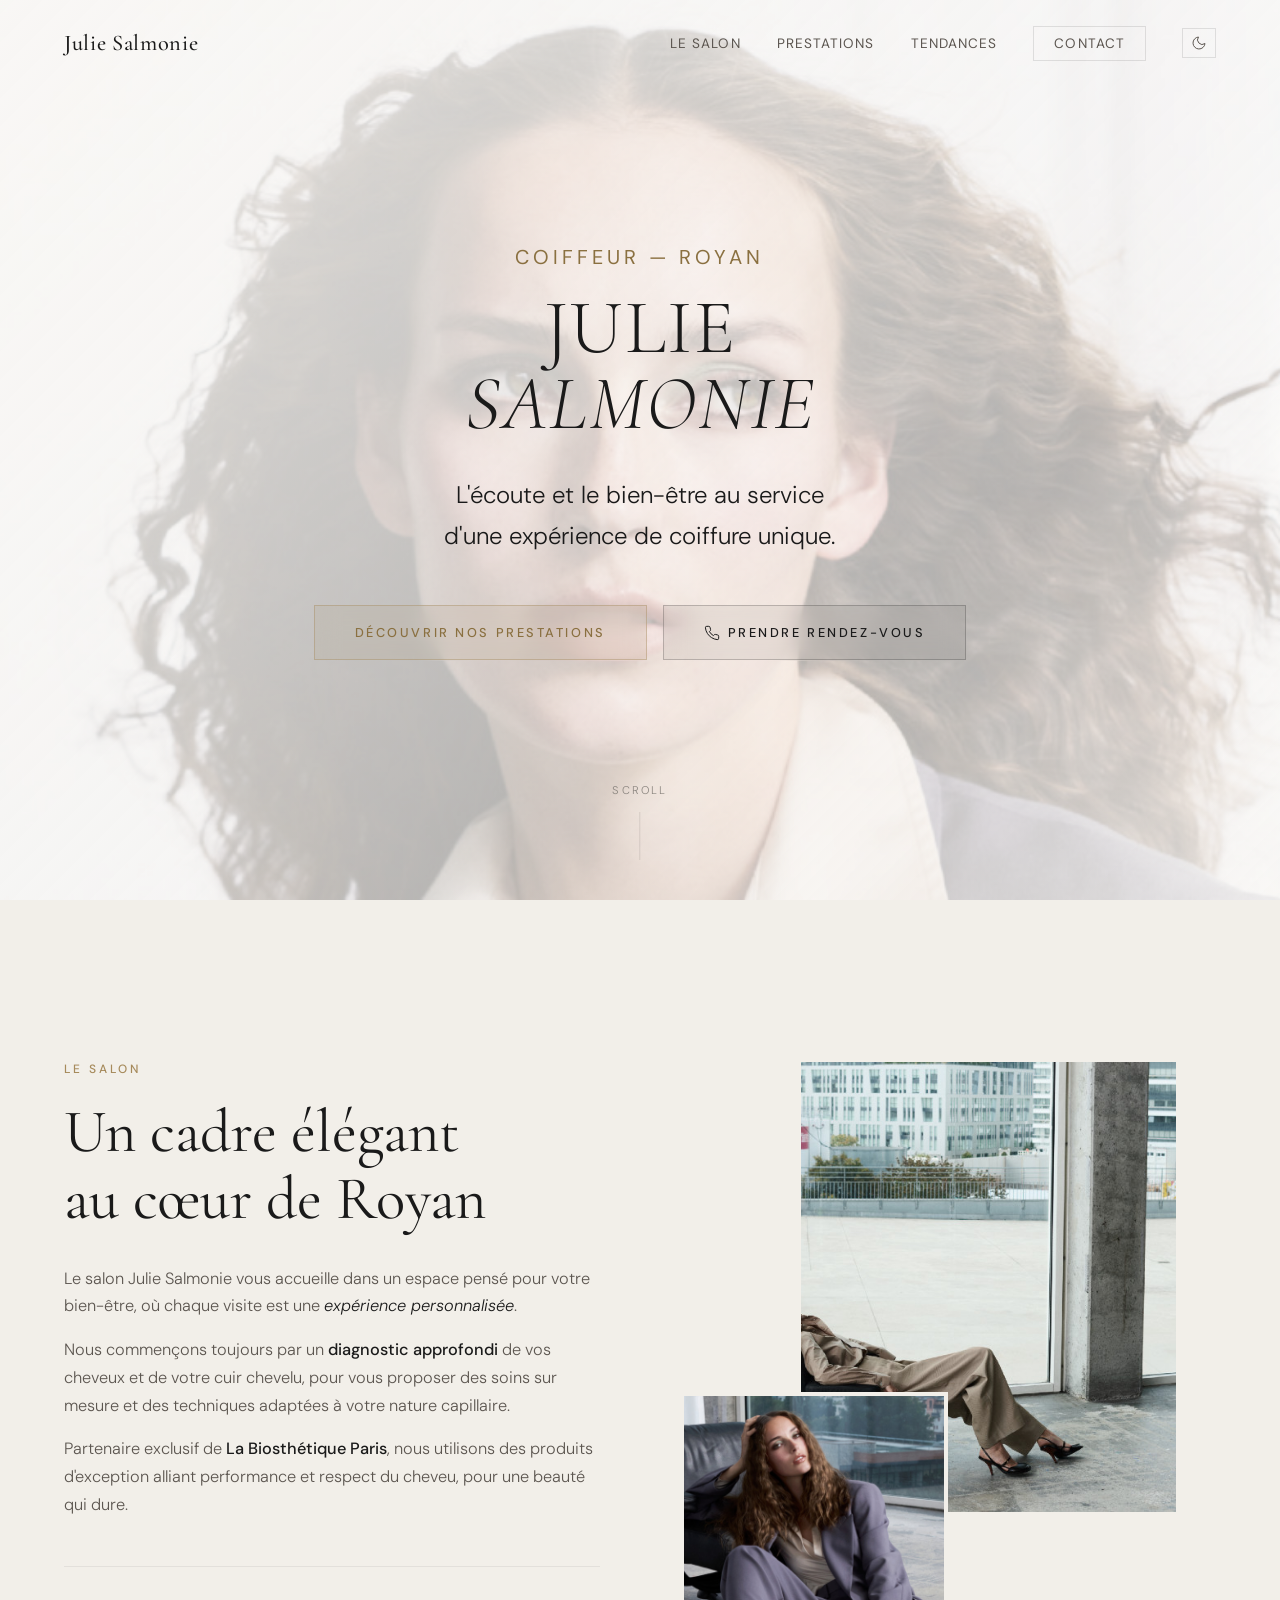
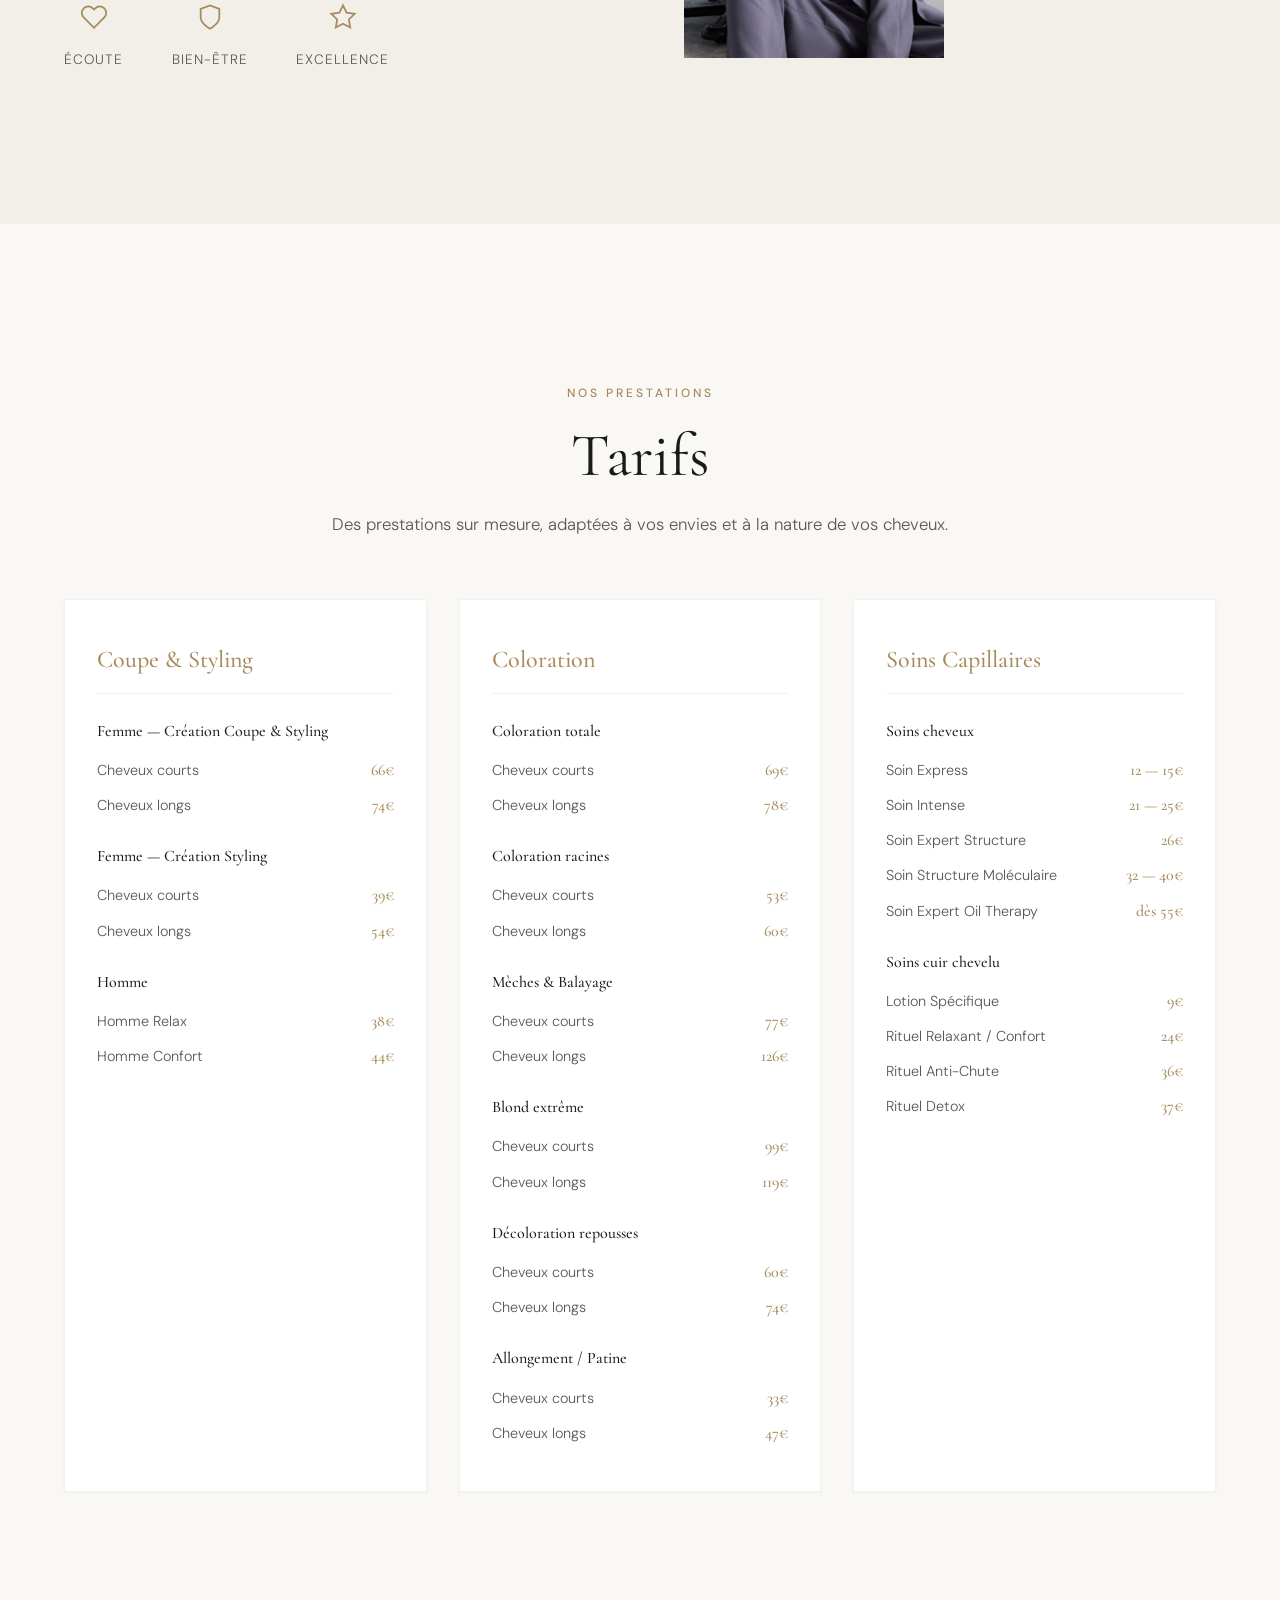
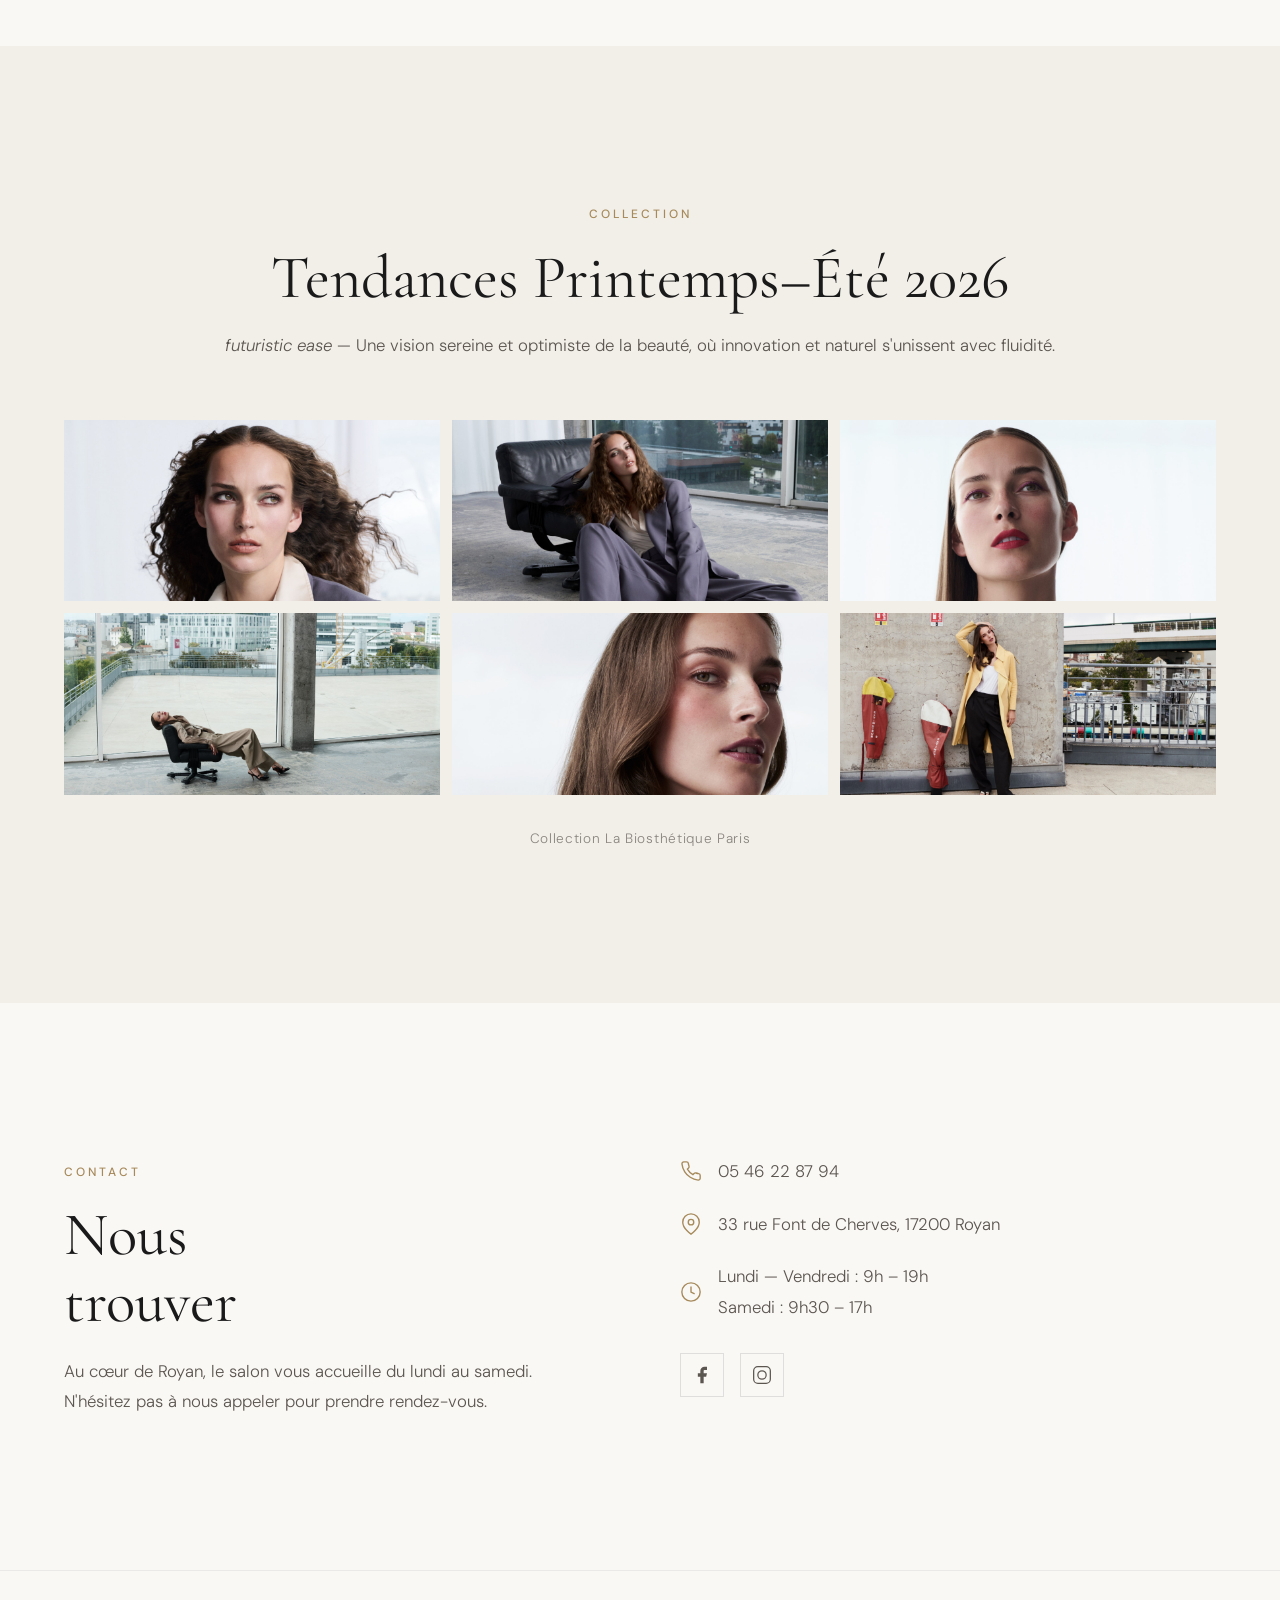
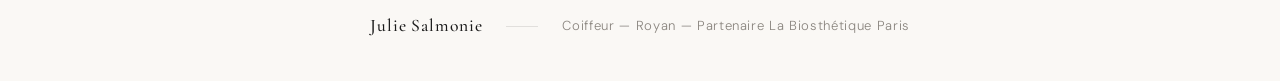
==== index.html @ f4db8883 "Site Julie Salmonie — proposition de refonte Thème clair par défaut + toggle sombre, fonts locales R" ====
<!DOCTYPE html>
<html lang="fr">
<head>
  <meta charset="UTF-8">
  <meta name="viewport" content="width=device-width, initial-scale=1.0">
  <title>Julie Salmonie — Coiffeur Royan</title>
  <meta name="description" content="Salon de coiffure Julie Salmonie à Royan. Diagnostic personnalisé, soins sur mesure, colorations et coupes dans un cadre élégant. Partenaire La Biosthétique Paris.">
  <link rel="icon" type="image/svg+xml" href="favicon.svg">
  <link rel="stylesheet" href="assets/css/style.css">
  <script>
    (function(){var t=localStorage.getItem('theme');if(t==='dark')document.documentElement.setAttribute('data-theme','dark');})();
  </script>
</head>
<body>

  <!-- ============ PRELOADER ============ -->
  <div id="preloader">
    <div class="preloader-inner">
      <div class="preloader-line"></div>
      <span>Julie Salmonie</span>
    </div>
  </div>

  <!-- ============ NAVIGATION ============ -->
  <nav id="navbar">
    <a href="#hero" class="nav-logo">Julie Salmonie</a>
    <ul class="nav-links">
      <li><a href="#salon">Le Salon</a></li>
      <li><a href="#prestations">Prestations</a></li>
      <li><a href="#tendances">Tendances</a></li>
      <li><a href="#contact" class="nav-cta">Contact</a></li>
      <li>
        <button class="theme-toggle" aria-label="Changer de th&egrave;me">
          <svg class="icon-moon" viewBox="0 0 24 24" fill="none" stroke="currentColor" stroke-width="1.5"><path d="M21 12.79A9 9 0 1111.21 3 7 7 0 0021 12.79z"/></svg>
          <svg class="icon-sun" viewBox="0 0 24 24" fill="none" stroke="currentColor" stroke-width="1.5"><circle cx="12" cy="12" r="5"/><line x1="12" y1="1" x2="12" y2="3"/><line x1="12" y1="21" x2="12" y2="23"/><line x1="4.22" y1="4.22" x2="5.64" y2="5.64"/><line x1="18.36" y1="18.36" x2="19.78" y2="19.78"/><line x1="1" y1="12" x2="3" y2="12"/><line x1="21" y1="12" x2="23" y2="12"/><line x1="4.22" y1="19.78" x2="5.64" y2="18.36"/><line x1="18.36" y1="5.64" x2="19.78" y2="4.22"/></svg>
        </button>
      </li>
    </ul>
    <button class="nav-toggle" aria-label="Menu">
      <span></span>
      <span></span>
    </button>
  </nav>

  <!-- Mobile menu -->
  <div id="mobile-menu">
    <ul>
      <li><a href="#salon">Le Salon</a></li>
      <li><a href="#prestations">Prestations</a></li>
      <li><a href="#tendances">Tendances</a></li>
      <li><a href="#contact">Contact</a></li>
      <li>
        <button class="theme-toggle theme-toggle-mobile" aria-label="Changer de th&egrave;me">
          <svg class="icon-moon" viewBox="0 0 24 24" fill="none" stroke="currentColor" stroke-width="1.5"><path d="M21 12.79A9 9 0 1111.21 3 7 7 0 0021 12.79z"/></svg>
          <svg class="icon-sun" viewBox="0 0 24 24" fill="none" stroke="currentColor" stroke-width="1.5"><circle cx="12" cy="12" r="5"/><line x1="12" y1="1" x2="12" y2="3"/><line x1="12" y1="21" x2="12" y2="23"/><line x1="4.22" y1="4.22" x2="5.64" y2="5.64"/><line x1="18.36" y1="18.36" x2="19.78" y2="19.78"/><line x1="1" y1="12" x2="3" y2="12"/><line x1="21" y1="12" x2="23" y2="12"/><line x1="4.22" y1="19.78" x2="5.64" y2="18.36"/><line x1="18.36" y1="5.64" x2="19.78" y2="4.22"/></svg>
        </button>
      </li>
    </ul>
  </div>

  <!-- ============ HERO ============ -->
  <section id="hero">
    <div class="hero-bg">
      <img src="assets/img/tendances/tendance-01.jpg" alt="Salon Julie Salmonie — Coiffeur Royan" loading="eager">
    </div>
    <div class="hero-overlay"></div>
    <div class="hero-content">
      <div class="hero-overline reveal">Coiffeur &mdash; Royan</div>
      <h1 class="reveal">
        <span class="hero-line">Julie</span>
        <span class="hero-line">Salmonie</span>
      </h1>
      <p class="hero-tagline reveal">L'&eacute;coute et le bien-&ecirc;tre au service<br>d'une exp&eacute;rience de coiffure unique.</p>
      <div class="hero-buttons reveal">
        <a href="#prestations" class="hero-cta">D&eacute;couvrir nos prestations</a>
        <a href="tel:+33546228794" class="hero-cta hero-cta-outline">
          <svg viewBox="0 0 24 24" fill="none" stroke="currentColor" stroke-width="1.5" width="16" height="16"><path d="M22 16.92v3a2 2 0 01-2.18 2 19.79 19.79 0 01-8.63-3.07 19.5 19.5 0 01-6-6 19.79 19.79 0 01-3.07-8.67A2 2 0 014.11 2h3a2 2 0 012 1.72c.127.96.361 1.903.7 2.81a2 2 0 01-.45 2.11L8.09 9.91a16 16 0 006 6l1.27-1.27a2 2 0 012.11-.45c.907.339 1.85.573 2.81.7A2 2 0 0122 16.92z"/></svg>
          Prendre rendez-vous
        </a>
      </div>
    </div>
    <div class="hero-scroll">
      <span>Scroll</span>
      <div class="scroll-line"></div>
    </div>
  </section>

  <!-- ============ SALON ============ -->
  <section id="salon">
    <div class="section-inner">
      <div class="salon-grid">
        <div class="salon-text">
          <span class="section-label reveal-up">Le Salon</span>
          <h2 class="reveal-up">Un cadre &eacute;l&eacute;gant<br>au c&oelig;ur de Royan</h2>
          <div class="salon-description reveal-up">
            <p>Le salon Julie Salmonie vous accueille dans un espace pens&eacute; pour votre bien-&ecirc;tre, o&ugrave; chaque visite est une <em>exp&eacute;rience personnalis&eacute;e</em>.</p>
            <p>Nous commen&ccedil;ons toujours par un <strong>diagnostic approfondi</strong> de vos cheveux et de votre cuir chevelu, pour vous proposer des soins sur mesure et des techniques adapt&eacute;es &agrave; votre nature capillaire.</p>
            <p>Partenaire exclusif de <strong>La Biosth&eacute;tique Paris</strong>, nous utilisons des produits d'exception alliant performance et respect du cheveu, pour une beaut&eacute; qui dure.</p>
          </div>
          <div class="salon-values reveal-up">
            <div class="value">
              <span class="value-icon">
                <svg viewBox="0 0 24 24" fill="none" stroke="currentColor" stroke-width="1.5" width="28" height="28"><path d="M20.84 4.61a5.5 5.5 0 00-7.78 0L12 5.67l-1.06-1.06a5.5 5.5 0 00-7.78 7.78l1.06 1.06L12 21.23l7.78-7.78 1.06-1.06a5.5 5.5 0 000-7.78z"/></svg>
              </span>
              <span class="value-label">&Eacute;coute</span>
            </div>
            <div class="value">
              <span class="value-icon">
                <svg viewBox="0 0 24 24" fill="none" stroke="currentColor" stroke-width="1.5" width="28" height="28"><path d="M12 22s8-4 8-10V5l-8-3-8 3v7c0 6 8 10 8 10z"/></svg>
              </span>
              <span class="value-label">Bien-&ecirc;tre</span>
            </div>
            <div class="value">
              <span class="value-icon">
                <svg viewBox="0 0 24 24" fill="none" stroke="currentColor" stroke-width="1.5" width="28" height="28"><polygon points="12 2 15.09 8.26 22 9.27 17 14.14 18.18 21.02 12 17.77 5.82 21.02 7 14.14 2 9.27 8.91 8.26 12 2"/></svg>
              </span>
              <span class="value-label">Excellence</span>
            </div>
          </div>
        </div>
        <div class="salon-images reveal-up">
          <div class="salon-img salon-img-main">
            <img src="assets/img/tendances/tendance-04.jpg" alt="Int&eacute;rieur du salon Julie Salmonie" loading="lazy">
          </div>
          <div class="salon-img salon-img-secondary">
            <img src="assets/img/tendances/tendance-02.jpg" alt="Coiffure tendance" loading="lazy">
          </div>
        </div>
      </div>
    </div>
  </section>

  <!-- ============ PRESTATIONS ============ -->
  <section id="prestations">
    <div class="section-inner">
      <div class="prestations-header">
        <span class="section-label reveal-up">Nos prestations</span>
        <h2 class="reveal-up">Tarifs</h2>
        <p class="section-subtitle reveal-up">Des prestations sur mesure, adapt&eacute;es &agrave; vos envies et &agrave; la nature de vos cheveux.</p>
      </div>

      <div class="tarifs-grid">

        <!-- Coupe & Styling -->
        <div class="tarif-card reveal-up">
          <h3>Coupe &amp; Styling</h3>
          <div class="tarif-category">
            <h4>Femme &mdash; Cr&eacute;ation Coupe &amp; Styling</h4>
            <div class="tarif-line"><span>Cheveux courts</span><span class="tarif-price">66&euro;</span></div>
            <div class="tarif-line"><span>Cheveux longs</span><span class="tarif-price">74&euro;</span></div>
          </div>
          <div class="tarif-category">
            <h4>Femme &mdash; Cr&eacute;ation Styling</h4>
            <div class="tarif-line"><span>Cheveux courts</span><span class="tarif-price">39&euro;</span></div>
            <div class="tarif-line"><span>Cheveux longs</span><span class="tarif-price">54&euro;</span></div>
          </div>
          <div class="tarif-category">
            <h4>Homme</h4>
            <div class="tarif-line"><span>Homme Relax</span><span class="tarif-price">38&euro;</span></div>
            <div class="tarif-line"><span>Homme Confort</span><span class="tarif-price">44&euro;</span></div>
          </div>
        </div>

        <!-- Coloration -->
        <div class="tarif-card reveal-up">
          <h3>Coloration</h3>
          <div class="tarif-category">
            <h4>Coloration totale</h4>
            <div class="tarif-line"><span>Cheveux courts</span><span class="tarif-price">69&euro;</span></div>
            <div class="tarif-line"><span>Cheveux longs</span><span class="tarif-price">78&euro;</span></div>
          </div>
          <div class="tarif-category">
            <h4>Coloration racines</h4>
            <div class="tarif-line"><span>Cheveux courts</span><span class="tarif-price">53&euro;</span></div>
            <div class="tarif-line"><span>Cheveux longs</span><span class="tarif-price">60&euro;</span></div>
          </div>
          <div class="tarif-category">
            <h4>M&egrave;ches &amp; Balayage</h4>
            <div class="tarif-line"><span>Cheveux courts</span><span class="tarif-price">77&euro;</span></div>
            <div class="tarif-line"><span>Cheveux longs</span><span class="tarif-price">126&euro;</span></div>
          </div>
          <div class="tarif-category">
            <h4>Blond extr&ecirc;me</h4>
            <div class="tarif-line"><span>Cheveux courts</span><span class="tarif-price">99&euro;</span></div>
            <div class="tarif-line"><span>Cheveux longs</span><span class="tarif-price">119&euro;</span></div>
          </div>
          <div class="tarif-category">
            <h4>D&eacute;coloration repousses</h4>
            <div class="tarif-line"><span>Cheveux courts</span><span class="tarif-price">60&euro;</span></div>
            <div class="tarif-line"><span>Cheveux longs</span><span class="tarif-price">74&euro;</span></div>
          </div>
          <div class="tarif-category">
            <h4>Allongement / Patine</h4>
            <div class="tarif-line"><span>Cheveux courts</span><span class="tarif-price">33&euro;</span></div>
            <div class="tarif-line"><span>Cheveux longs</span><span class="tarif-price">47&euro;</span></div>
          </div>
        </div>

        <!-- Soins -->
        <div class="tarif-card reveal-up">
          <h3>Soins Capillaires</h3>
          <div class="tarif-category">
            <h4>Soins cheveux</h4>
            <div class="tarif-line"><span>Soin Express</span><span class="tarif-price">12 &mdash; 15&euro;</span></div>
            <div class="tarif-line"><span>Soin Intense</span><span class="tarif-price">21 &mdash; 25&euro;</span></div>
            <div class="tarif-line"><span>Soin Expert Structure</span><span class="tarif-price">26&euro;</span></div>
            <div class="tarif-line"><span>Soin Structure Mol&eacute;culaire</span><span class="tarif-price">32 &mdash; 40&euro;</span></div>
            <div class="tarif-line"><span>Soin Expert Oil Therapy</span><span class="tarif-price">d&egrave;s 55&euro;</span></div>
          </div>
          <div class="tarif-category">
            <h4>Soins cuir chevelu</h4>
            <div class="tarif-line"><span>Lotion Sp&eacute;cifique</span><span class="tarif-price">9&euro;</span></div>
            <div class="tarif-line"><span>Rituel Relaxant / Confort</span><span class="tarif-price">24&euro;</span></div>
            <div class="tarif-line"><span>Rituel Anti-Chute</span><span class="tarif-price">36&euro;</span></div>
            <div class="tarif-line"><span>Rituel Detox</span><span class="tarif-price">37&euro;</span></div>
          </div>
        </div>

      </div>
    </div>
  </section>

  <!-- ============ TENDANCES ============ -->
  <section id="tendances">
    <div class="section-inner">
      <div class="tendances-header">
        <span class="section-label reveal-up">Collection</span>
        <h2 class="reveal-up">Tendances Printemps&ndash;&Eacute;t&eacute; 2026</h2>
        <p class="section-subtitle reveal-up"><em>futuristic ease</em> &mdash; Une vision sereine et optimiste de la beaut&eacute;, o&ugrave; innovation et naturel s'unissent avec fluidit&eacute;.</p>
      </div>
      <div class="tendances-gallery">
        <div class="tendance-item reveal-up"><img src="assets/img/tendances/tendance-01.jpg" alt="Tendance coiffure printemps-&eacute;t&eacute; 2026" loading="lazy"></div>
        <div class="tendance-item reveal-up"><img src="assets/img/tendances/tendance-02.jpg" alt="Tendance coiffure printemps-&eacute;t&eacute; 2026" loading="lazy"></div>
        <div class="tendance-item reveal-up"><img src="assets/img/tendances/tendance-03.jpg" alt="Tendance coiffure printemps-&eacute;t&eacute; 2026" loading="lazy"></div>
        <div class="tendance-item reveal-up"><img src="assets/img/tendances/tendance-04.jpg" alt="Tendance coiffure printemps-&eacute;t&eacute; 2026" loading="lazy"></div>
        <div class="tendance-item reveal-up"><img src="assets/img/tendances/tendance-05.jpg" alt="Tendance coiffure printemps-&eacute;t&eacute; 2026" loading="lazy"></div>
        <div class="tendance-item reveal-up"><img src="assets/img/tendances/tendance-06.jpg" alt="Tendance coiffure printemps-&eacute;t&eacute; 2026" loading="lazy"></div>
      </div>
      <p class="tendances-credit reveal-up">Collection La Biosth&eacute;tique Paris</p>
    </div>
  </section>

  <!-- ============ CONTACT ============ -->
  <section id="contact">
    <div class="section-inner">
      <div class="contact-grid">
        <div class="contact-text">
          <span class="section-label reveal-up">Contact</span>
          <h2 class="reveal-up">Nous<br>trouver</h2>
          <p class="reveal-up">Au c&oelig;ur de Royan, le salon vous accueille du lundi au samedi. N'h&eacute;sitez pas &agrave; nous appeler pour prendre rendez-vous.</p>
        </div>
        <div class="contact-info reveal-up">
          <a href="tel:+33546228794" class="contact-link">
            <svg viewBox="0 0 24 24" fill="none" stroke="currentColor" stroke-width="1.5"><path d="M22 16.92v3a2 2 0 01-2.18 2 19.79 19.79 0 01-8.63-3.07 19.5 19.5 0 01-6-6 19.79 19.79 0 01-3.07-8.67A2 2 0 014.11 2h3a2 2 0 012 1.72c.127.96.361 1.903.7 2.81a2 2 0 01-.45 2.11L8.09 9.91a16 16 0 006 6l1.27-1.27a2 2 0 012.11-.45c.907.339 1.85.573 2.81.7A2 2 0 0122 16.92z"/></svg>
            <span>05 46 22 87 94</span>
          </a>
          <div class="contact-link">
            <svg viewBox="0 0 24 24" fill="none" stroke="currentColor" stroke-width="1.5"><path d="M21 10c0 7-9 13-9 13s-9-6-9-13a9 9 0 0118 0z"/><circle cx="12" cy="10" r="3"/></svg>
            <span>33 rue Font de Cherves, 17200 Royan</span>
          </div>
          <div class="contact-link">
            <svg viewBox="0 0 24 24" fill="none" stroke="currentColor" stroke-width="1.5"><circle cx="12" cy="12" r="10"/><polyline points="12 6 12 12 16 14"/></svg>
            <div class="horaires">
              <span>Lundi &mdash; Vendredi : 9h &ndash; 19h</span>
              <span>Samedi : 9h30 &ndash; 17h</span>
            </div>
          </div>
          <div class="contact-socials">
            <a href="https://www.facebook.com/juliesalmonie" target="_blank" rel="noopener" class="social-link" aria-label="Facebook">
              <svg viewBox="0 0 24 24" fill="currentColor" width="20" height="20"><path d="M18 2h-3a5 5 0 00-5 5v3H7v4h3v8h4v-8h3l1-4h-4V7a1 1 0 011-1h3z"/></svg>
            </a>
            <a href="https://www.instagram.com/julie_salmonie" target="_blank" rel="noopener" class="social-link" aria-label="Instagram">
              <svg viewBox="0 0 24 24" fill="none" stroke="currentColor" stroke-width="1.5" width="20" height="20"><rect x="2" y="2" width="20" height="20" rx="5"/><circle cx="12" cy="12" r="5"/><line x1="17.5" y1="6.5" x2="17.51" y2="6.5"/></svg>
            </a>
          </div>
        </div>
      </div>
    </div>
  </section>

  <!-- ============ FOOTER ============ -->
  <footer>
    <div class="footer-inner">
      <span class="footer-logo">Julie Salmonie</span>
      <span class="footer-sep"></span>
      <span class="footer-copy">Coiffeur &mdash; Royan &mdash; Partenaire La Biosth&eacute;tique Paris</span>
    </div>
  </footer>

  <script src="assets/js/main.js"></script>
</body>
</html>
---- assets/css/style.css ----
/* ============================================
   JULIE SALMONIE — COIFFEUR ROYAN
   ============================================ */

/* ---------- LOCAL FONTS (RGPD) ---------- */

/* Cormorant Garamond - 300 italic */
@font-face { font-family: 'Cormorant Garamond'; font-style: italic; font-weight: 300; font-display: swap; src: url('../fonts/cormorant-garamond-300-italic-latin-ext.woff2') format('woff2'); unicode-range: U+0100-02BA, U+02BD-02C5, U+02C7-02CC, U+02CE-02D7, U+02DD-02FF, U+0304, U+0308, U+0329, U+1D00-1DBF, U+1E00-1E9F, U+1EF2-1EFF, U+2020, U+20A0-20AB, U+20AD-20C0, U+2113, U+2C60-2C7F, U+A720-A7FF; }
@font-face { font-family: 'Cormorant Garamond'; font-style: italic; font-weight: 300; font-display: swap; src: url('../fonts/cormorant-garamond-300-italic-latin.woff2') format('woff2'); unicode-range: U+0000-00FF, U+0131, U+0152-0153, U+02BB-02BC, U+02C6, U+02DA, U+02DC, U+0304, U+0308, U+0329, U+2000-206F, U+20AC, U+2122, U+2191, U+2193, U+2212, U+2215, U+FEFF, U+FFFD; }

/* Cormorant Garamond - 400 italic */
@font-face { font-family: 'Cormorant Garamond'; font-style: italic; font-weight: 400; font-display: swap; src: url('../fonts/cormorant-garamond-400-italic-latin-ext.woff2') format('woff2'); unicode-range: U+0100-02BA, U+02BD-02C5, U+02C7-02CC, U+02CE-02D7, U+02DD-02FF, U+0304, U+0308, U+0329, U+1D00-1DBF, U+1E00-1E9F, U+1EF2-1EFF, U+2020, U+20A0-20AB, U+20AD-20C0, U+2113, U+2C60-2C7F, U+A720-A7FF; }
@font-face { font-family: 'Cormorant Garamond'; font-style: italic; font-weight: 400; font-display: swap; src: url('../fonts/cormorant-garamond-400-italic-latin.woff2') format('woff2'); unicode-range: U+0000-00FF, U+0131, U+0152-0153, U+02BB-02BC, U+02C6, U+02DA, U+02DC, U+0304, U+0308, U+0329, U+2000-206F, U+20AC, U+2122, U+2191, U+2193, U+2212, U+2215, U+FEFF, U+FFFD; }

/* Cormorant Garamond - 300 normal */
@font-face { font-family: 'Cormorant Garamond'; font-style: normal; font-weight: 300; font-display: swap; src: url('../fonts/cormorant-garamond-300-normal-latin-ext.woff2') format('woff2'); unicode-range: U+0100-02BA, U+02BD-02C5, U+02C7-02CC, U+02CE-02D7, U+02DD-02FF, U+0304, U+0308, U+0329, U+1D00-1DBF, U+1E00-1E9F, U+1EF2-1EFF, U+2020, U+20A0-20AB, U+20AD-20C0, U+2113, U+2C60-2C7F, U+A720-A7FF; }
@font-face { font-family: 'Cormorant Garamond'; font-style: normal; font-weight: 300; font-display: swap; src: url('../fonts/cormorant-garamond-300-normal-latin.woff2') format('woff2'); unicode-range: U+0000-00FF, U+0131, U+0152-0153, U+02BB-02BC, U+02C6, U+02DA, U+02DC, U+0304, U+0308, U+0329, U+2000-206F, U+20AC, U+2122, U+2191, U+2193, U+2212, U+2215, U+FEFF, U+FFFD; }

/* Cormorant Garamond - 400/500/600/700 normal */
@font-face { font-family: 'Cormorant Garamond'; font-style: normal; font-weight: 400; font-display: swap; src: url('../fonts/cormorant-garamond-400-normal-latin-ext.woff2') format('woff2'); unicode-range: U+0100-02BA, U+02BD-02C5, U+02C7-02CC, U+02CE-02D7, U+02DD-02FF, U+0304, U+0308, U+0329, U+1D00-1DBF, U+1E00-1E9F, U+1EF2-1EFF, U+2020, U+20A0-20AB, U+20AD-20C0, U+2113, U+2C60-2C7F, U+A720-A7FF; }
@font-face { font-family: 'Cormorant Garamond'; font-style: normal; font-weight: 400; font-display: swap; src: url('../fonts/cormorant-garamond-400-normal-latin.woff2') format('woff2'); unicode-range: U+0000-00FF, U+0131, U+0152-0153, U+02BB-02BC, U+02C6, U+02DA, U+02DC, U+0304, U+0308, U+0329, U+2000-206F, U+20AC, U+2122, U+2191, U+2193, U+2212, U+2215, U+FEFF, U+FFFD; }
@font-face { font-family: 'Cormorant Garamond'; font-style: normal; font-weight: 500; font-display: swap; src: url('../fonts/cormorant-garamond-500-normal-latin-ext.woff2') format('woff2'); unicode-range: U+0100-02BA, U+02BD-02C5, U+02C7-02CC, U+02CE-02D7, U+02DD-02FF, U+0304, U+0308, U+0329, U+1D00-1DBF, U+1E00-1E9F, U+1EF2-1EFF, U+2020, U+20A0-20AB, U+20AD-20C0, U+2113, U+2C60-2C7F, U+A720-A7FF; }
@font-face { font-family: 'Cormorant Garamond'; font-style: normal; font-weight: 500; font-display: swap; src: url('../fonts/cormorant-garamond-500-normal-latin.woff2') format('woff2'); unicode-range: U+0000-00FF, U+0131, U+0152-0153, U+02BB-02BC, U+02C6, U+02DA, U+02DC, U+0304, U+0308, U+0329, U+2000-206F, U+20AC, U+2122, U+2191, U+2193, U+2212, U+2215, U+FEFF, U+FFFD; }
@font-face { font-family: 'Cormorant Garamond'; font-style: normal; font-weight: 600; font-display: swap; src: url('../fonts/cormorant-garamond-600-normal-latin-ext.woff2') format('woff2'); unicode-range: U+0100-02BA, U+02BD-02C5, U+02C7-02CC, U+02CE-02D7, U+02DD-02FF, U+0304, U+0308, U+0329, U+1D00-1DBF, U+1E00-1E9F, U+1EF2-1EFF, U+2020, U+20A0-20AB, U+20AD-20C0, U+2113, U+2C60-2C7F, U+A720-A7FF; }
@font-face { font-family: 'Cormorant Garamond'; font-style: normal; font-weight: 600; font-display: swap; src: url('../fonts/cormorant-garamond-600-normal-latin.woff2') format('woff2'); unicode-range: U+0000-00FF, U+0131, U+0152-0153, U+02BB-02BC, U+02C6, U+02DA, U+02DC, U+0304, U+0308, U+0329, U+2000-206F, U+20AC, U+2122, U+2191, U+2193, U+2212, U+2215, U+FEFF, U+FFFD; }
@font-face { font-family: 'Cormorant Garamond'; font-style: normal; font-weight: 700; font-display: swap; src: url('../fonts/cormorant-garamond-700-normal-latin-ext.woff2') format('woff2'); unicode-range: U+0100-02BA, U+02BD-02C5, U+02C7-02CC, U+02CE-02D7, U+02DD-02FF, U+0304, U+0308, U+0329, U+1D00-1DBF, U+1E00-1E9F, U+1EF2-1EFF, U+2020, U+20A0-20AB, U+20AD-20C0, U+2113, U+2C60-2C7F, U+A720-A7FF; }
@font-face { font-family: 'Cormorant Garamond'; font-style: normal; font-weight: 700; font-display: swap; src: url('../fonts/cormorant-garamond-700-normal-latin.woff2') format('woff2'); unicode-range: U+0000-00FF, U+0131, U+0152-0153, U+02BB-02BC, U+02C6, U+02DA, U+02DC, U+0304, U+0308, U+0329, U+2000-206F, U+20AC, U+2122, U+2191, U+2193, U+2212, U+2215, U+FEFF, U+FFFD; }

/* DM Sans */
@font-face { font-family: 'DM Sans'; font-style: italic; font-weight: 300; font-display: swap; src: url('../fonts/dm-sans-300-italic-latin-ext.woff2') format('woff2'); unicode-range: U+0100-02BA, U+02BD-02C5, U+02C7-02CC, U+02CE-02D7, U+02DD-02FF, U+0304, U+0308, U+0329, U+1D00-1DBF, U+1E00-1E9F, U+1EF2-1EFF, U+2020, U+20A0-20AB, U+20AD-20C0, U+2113, U+2C60-2C7F, U+A720-A7FF; }
@font-face { font-family: 'DM Sans'; font-style: italic; font-weight: 300; font-display: swap; src: url('../fonts/dm-sans-300-italic-latin.woff2') format('woff2'); unicode-range: U+0000-00FF, U+0131, U+0152-0153, U+02BB-02BC, U+02C6, U+02DA, U+02DC, U+0304, U+0308, U+0329, U+2000-206F, U+20AC, U+2122, U+2191, U+2193, U+2212, U+2215, U+FEFF, U+FFFD; }
@font-face { font-family: 'DM Sans'; font-style: italic; font-weight: 400; font-display: swap; src: url('../fonts/dm-sans-400-italic-latin-ext.woff2') format('woff2'); unicode-range: U+0100-02BA, U+02BD-02C5, U+02C7-02CC, U+02CE-02D7, U+02DD-02FF, U+0304, U+0308, U+0329, U+1D00-1DBF, U+1E00-1E9F, U+1EF2-1EFF, U+2020, U+20A0-20AB, U+20AD-20C0, U+2113, U+2C60-2C7F, U+A720-A7FF; }
@font-face { font-family: 'DM Sans'; font-style: italic; font-weight: 400; font-display: swap; src: url('../fonts/dm-sans-400-italic-latin.woff2') format('woff2'); unicode-range: U+0000-00FF, U+0131, U+0152-0153, U+02BB-02BC, U+02C6, U+02DA, U+02DC, U+0304, U+0308, U+0329, U+2000-206F, U+20AC, U+2122, U+2191, U+2193, U+2212, U+2215, U+FEFF, U+FFFD; }
@font-face { font-family: 'DM Sans'; font-style: normal; font-weight: 300; font-display: swap; src: url('../fonts/dm-sans-300-normal-latin-ext.woff2') format('woff2'); unicode-range: U+0100-02BA, U+02BD-02C5, U+02C7-02CC, U+02CE-02D7, U+02DD-02FF, U+0304, U+0308, U+0329, U+1D00-1DBF, U+1E00-1E9F, U+1EF2-1EFF, U+2020, U+20A0-20AB, U+20AD-20C0, U+2113, U+2C60-2C7F, U+A720-A7FF; }
@font-face { font-family: 'DM Sans'; font-style: normal; font-weight: 300; font-display: swap; src: url('../fonts/dm-sans-300-normal-latin.woff2') format('woff2'); unicode-range: U+0000-00FF, U+0131, U+0152-0153, U+02BB-02BC, U+02C6, U+02DA, U+02DC, U+0304, U+0308, U+0329, U+2000-206F, U+20AC, U+2122, U+2191, U+2193, U+2212, U+2215, U+FEFF, U+FFFD; }
@font-face { font-family: 'DM Sans'; font-style: normal; font-weight: 400; font-display: swap; src: url('../fonts/dm-sans-400-normal-latin-ext.woff2') format('woff2'); unicode-range: U+0100-02BA, U+02BD-02C5, U+02C7-02CC, U+02CE-02D7, U+02DD-02FF, U+0304, U+0308, U+0329, U+1D00-1DBF, U+1E00-1E9F, U+1EF2-1EFF, U+2020, U+20A0-20AB, U+20AD-20C0, U+2113, U+2C60-2C7F, U+A720-A7FF; }
@font-face { font-family: 'DM Sans'; font-style: normal; font-weight: 400; font-display: swap; src: url('../fonts/dm-sans-400-normal-latin.woff2') format('woff2'); unicode-range: U+0000-00FF, U+0131, U+0152-0153, U+02BB-02BC, U+02C6, U+02DA, U+02DC, U+0304, U+0308, U+0329, U+2000-206F, U+20AC, U+2122, U+2191, U+2193, U+2212, U+2215, U+FEFF, U+FFFD; }
@font-face { font-family: 'DM Sans'; font-style: normal; font-weight: 500; font-display: swap; src: url('../fonts/dm-sans-500-normal-latin-ext.woff2') format('woff2'); unicode-range: U+0100-02BA, U+02BD-02C5, U+02C7-02CC, U+02CE-02D7, U+02DD-02FF, U+0304, U+0308, U+0329, U+1D00-1DBF, U+1E00-1E9F, U+1EF2-1EFF, U+2020, U+20A0-20AB, U+20AD-20C0, U+2113, U+2C60-2C7F, U+A720-A7FF; }
@font-face { font-family: 'DM Sans'; font-style: normal; font-weight: 500; font-display: swap; src: url('../fonts/dm-sans-500-normal-latin.woff2') format('woff2'); unicode-range: U+0000-00FF, U+0131, U+0152-0153, U+02BB-02BC, U+02C6, U+02DA, U+02DC, U+0304, U+0308, U+0329, U+2000-206F, U+20AC, U+2122, U+2191, U+2193, U+2212, U+2215, U+FEFF, U+FFFD; }

/* ---------- VARIABLES ---------- */
:root {
  --bg: #faf8f5;
  --bg-surface: #f2efe9;
  --bg-elevated: #eae6df;
  --bg-card: #ffffff;
  --text: #1a1a1a;
  --text-muted: #5c5650;
  --text-dim: #8a857f;
  --accent: #a68a5b;
  --accent-light: #c8a97e;
  --accent-dark: #8a7040;
  --border: rgba(0, 0, 0, 0.1);
  --border-subtle: rgba(0, 0, 0, 0.06);
  --font-heading: 'Cormorant Garamond', 'Georgia', serif;
  --font-body: 'DM Sans', 'Helvetica Neue', sans-serif;
  --ease-out: cubic-bezier(0.16, 1, 0.3, 1);
  --ease-in-out: cubic-bezier(0.65, 0, 0.35, 1);
  --section-padding: clamp(80px, 12vw, 160px);
  --side-padding: clamp(24px, 5vw, 80px);
}

/* ---------- DARK THEME ---------- */
[data-theme="dark"] {
  --bg: #0a0a0a;
  --bg-surface: #131313;
  --bg-elevated: #1a1a1a;
  --bg-card: #161616;
  --text: #f0ece5;
  --text-muted: #a8a29c;
  --text-dim: #7a756f;
  --accent: #c8a97e;
  --accent-light: #ddc9a3;
  --accent-dark: #a68a5b;
  --border: rgba(200, 169, 126, 0.15);
  --border-subtle: rgba(255, 255, 255, 0.08);
}

/* ---------- RESET ---------- */
*, *::before, *::after { box-sizing: border-box; margin: 0; padding: 0; }
html { -webkit-font-smoothing: antialiased; -moz-osx-font-smoothing: grayscale; }

body {
  font-family: var(--font-body);
  font-weight: 300;
  font-size: 16px;
  line-height: 1.7;
  color: var(--text);
  background: var(--bg);
  overflow-x: hidden;
}

body.no-scroll { overflow: hidden; }
img { display: block; max-width: 100%; height: auto; }
a { color: inherit; text-decoration: none; transition: color 0.3s ease; }
ul { list-style: none; }
::selection { background: var(--accent); color: #fff; }
[data-theme="dark"] ::selection { color: var(--bg); }

/* ---------- PRELOADER ---------- */
#preloader {
  position: fixed; inset: 0; z-index: 9999;
  background: var(--bg);
  display: flex; align-items: center; justify-content: center;
  transition: opacity 0.6s var(--ease-out), visibility 0.6s;
}
#preloader.hidden { opacity: 0; visibility: hidden; pointer-events: none; }
.preloader-inner { display: flex; flex-direction: column; align-items: center; gap: 24px; }
.preloader-inner span { font-family: var(--font-heading); font-size: 1.2rem; letter-spacing: 0.2em; text-transform: uppercase; color: var(--text-muted); }
.preloader-line { width: 60px; height: 1px; background: var(--border); position: relative; overflow: hidden; }
.preloader-line::after { content: ''; position: absolute; left: -100%; top: 0; width: 100%; height: 100%; background: var(--accent); animation: preloader-slide 1s var(--ease-in-out) infinite; }
@keyframes preloader-slide { to { left: 100%; } }

/* ---------- NAVIGATION ---------- */
#navbar {
  position: fixed; top: 0; left: 0; right: 0; z-index: 100;
  display: flex; align-items: center; justify-content: space-between;
  padding: 24px var(--side-padding);
  transition: background 0.4s ease, padding 0.4s ease, backdrop-filter 0.4s ease;
}

#navbar.scrolled {
  background: rgba(250, 248, 245, 0.9);
  backdrop-filter: blur(20px); -webkit-backdrop-filter: blur(20px);
  padding-top: 16px; padding-bottom: 16px;
  box-shadow: 0 1px 0 var(--border);
}
[data-theme="dark"] #navbar.scrolled { background: rgba(10, 10, 10, 0.85); box-shadow: none; }

.nav-logo {
  font-family: var(--font-heading); font-size: 1.4rem; font-weight: 500;
  letter-spacing: 0.03em; color: var(--text); transition: color 0.3s;
}
.nav-logo:hover { color: var(--accent); }

.nav-links { display: flex; align-items: center; gap: 36px; }
.nav-links a {
  font-size: 0.85rem; font-weight: 400; letter-spacing: 0.08em;
  text-transform: uppercase; color: var(--text-muted); position: relative; transition: color 0.3s;
}
.nav-links a::after {
  content: ''; position: absolute; bottom: -4px; left: 0; width: 0; height: 1px;
  background: var(--accent); transition: width 0.4s var(--ease-out);
}
.nav-links a:hover, .nav-links a.active { color: var(--text); }
.nav-links a:hover::after, .nav-links a.active::after { width: 100%; }

.nav-cta { padding: 8px 20px; border: 1px solid var(--border); border-radius: 0; transition: border-color 0.3s, background 0.3s, color 0.3s; }
.nav-links .nav-cta::after { display: none; }
.nav-links .nav-cta:hover { border-color: var(--accent); background: var(--accent); color: #fff !important; }
[data-theme="dark"] .nav-links .nav-cta:hover { color: var(--bg) !important; }

.nav-toggle { display: none; background: none; border: none; cursor: pointer; width: 32px; height: 24px; position: relative; z-index: 110; }
.nav-toggle span { display: block; width: 100%; height: 1px; background: var(--text); position: absolute; left: 0; transition: transform 0.4s var(--ease-out), top 0.4s var(--ease-out); }
.nav-toggle span:first-child { top: 6px; }
.nav-toggle span:last-child { top: 18px; }
.nav-toggle.active span:first-child { top: 12px; transform: rotate(45deg); }
.nav-toggle.active span:last-child { top: 12px; transform: rotate(-45deg); }

/* Mobile menu */
#mobile-menu {
  position: fixed; inset: 0; z-index: 99; background: var(--bg);
  display: flex; align-items: center; justify-content: center;
  opacity: 0; visibility: hidden; transition: opacity 0.5s var(--ease-out), visibility 0.5s;
}
#mobile-menu.open { opacity: 1; visibility: visible; }
#mobile-menu ul { display: flex; flex-direction: column; align-items: center; gap: 32px; }
#mobile-menu a { font-family: var(--font-heading); font-size: 2rem; font-weight: 400; letter-spacing: 0.05em; color: var(--text-muted); transition: color 0.3s; }
#mobile-menu a:hover { color: var(--accent); }

/* ---------- THEME TOGGLE ---------- */
.theme-toggle {
  background: none; border: 1px solid var(--border); cursor: pointer;
  padding: 6px 8px; color: var(--text-muted);
  display: flex; align-items: center; justify-content: center;
  transition: color 0.3s, border-color 0.3s;
}
.theme-toggle:hover { color: var(--accent); border-color: var(--accent); }
.theme-toggle svg { width: 16px; height: 16px; }
.theme-toggle .icon-sun { display: none; }
.theme-toggle .icon-moon { display: block; }
[data-theme="dark"] .theme-toggle .icon-sun { display: block; }
[data-theme="dark"] .theme-toggle .icon-moon { display: none; }

/* ---------- HERO ---------- */
#hero {
  position: relative; height: 100vh; min-height: 600px;
  display: flex; align-items: center; justify-content: center; overflow: hidden;
}

.hero-bg { position: absolute; inset: 0; z-index: 0; }
.hero-bg img {
  width: 100%; height: 100%; object-fit: cover; object-position: center 30%;
  will-change: transform; transform: scale(1.05) translateZ(0); transition: transform 8s linear;
}
body.loaded .hero-bg img { transform: scale(1) translateZ(0); }

.hero-overlay {
  position: absolute; inset: 0; z-index: 1;
  background: linear-gradient(135deg, rgba(250,248,245,0.92) 0%, rgba(250,248,245,0.8) 40%, rgba(250,248,245,0.7) 70%, rgba(250,248,245,0.85) 100%);
}
[data-theme="dark"] .hero-overlay {
  background: linear-gradient(135deg, rgba(10,10,10,0.82) 0%, rgba(10,10,10,0.55) 40%, rgba(10,10,10,0.35) 70%, rgba(10,10,10,0.65) 100%);
}

.hero-content { position: relative; z-index: 2; text-align: center; padding: 0 var(--side-padding); }

.hero-overline {
  display: inline-block; font-size: clamp(0.95rem, 1.8vw, 1.25rem); font-weight: 400;
  letter-spacing: 0.2em; text-transform: uppercase; color: var(--accent-dark); margin-bottom: 16px;
}
[data-theme="dark"] .hero-overline { color: var(--accent); }

.hero-content h1 {
  font-family: var(--font-heading); font-weight: 300; font-size: clamp(2.4rem, 6vw, 5rem);
  line-height: 1; letter-spacing: 0.02em; text-transform: uppercase; margin-bottom: 32px; color: var(--text);
}
.hero-line { display: block; }
.hero-line:last-child { font-style: italic; font-weight: 300; }

.hero-tagline {
  font-size: clamp(1.1rem, 2vw, 1.5rem); font-weight: 300; line-height: 1.7;
  color: var(--text); margin-bottom: 48px; max-width: 600px; margin-left: auto; margin-right: auto;
}
[data-theme="dark"] .hero-tagline { color: #fff; text-shadow: 0 2px 20px rgba(0,0,0,0.6); }

.hero-buttons { display: flex; gap: 16px; flex-wrap: wrap; justify-content: center; }

.hero-cta {
  display: inline-flex; align-items: center; gap: 8px;
  font-size: 0.8rem; font-weight: 500; letter-spacing: 0.2em; text-transform: uppercase;
  color: var(--accent-dark); padding: 16px 40px;
  border: 1px solid rgba(166,138,91,0.4); background: rgba(166,138,91,0.1);
  backdrop-filter: blur(12px); -webkit-backdrop-filter: blur(12px);
  transition: background 0.4s ease, color 0.4s ease, border-color 0.4s ease;
}
.hero-cta:hover { background: rgba(166,138,91,0.25); border-color: var(--accent); }
[data-theme="dark"] .hero-cta { color: var(--accent); border-color: rgba(200,169,126,0.3); background: rgba(200,169,126,0.1); }
[data-theme="dark"] .hero-cta:hover { background: rgba(200,169,126,0.25); color: var(--accent-light); }

.hero-cta-outline {
  background: rgba(0,0,0,0.05); border-color: rgba(0,0,0,0.2); color: var(--text);
}
.hero-cta-outline:hover { background: rgba(0,0,0,0.1); border-color: rgba(0,0,0,0.4); color: var(--text); }
[data-theme="dark"] .hero-cta-outline { background: rgba(255,255,255,0.08); border-color: rgba(255,255,255,0.25); color: var(--text); }
[data-theme="dark"] .hero-cta-outline:hover { background: rgba(255,255,255,0.2); border-color: rgba(255,255,255,0.5); }

.hero-scroll { position: absolute; bottom: 40px; left: 50%; transform: translateX(-50%); z-index: 2; display: flex; flex-direction: column; align-items: center; gap: 12px; }
.hero-scroll span { font-size: 0.7rem; letter-spacing: 0.2em; text-transform: uppercase; color: var(--text-dim); }
.scroll-line { width: 1px; height: 48px; background: var(--border); position: relative; overflow: hidden; }
.scroll-line::after { content: ''; position: absolute; top: -100%; left: 0; width: 100%; height: 100%; background: var(--accent); animation: scroll-anim 2s var(--ease-in-out) infinite; }
@keyframes scroll-anim { 0% { top: -100%; } 50% { top: 0; } 100% { top: 100%; } }

/* ---------- SECTIONS COMMON ---------- */
section { padding: var(--section-padding) 0; }
.section-inner { max-width: 1280px; margin: 0 auto; padding: 0 var(--side-padding); }
.section-label { display: inline-block; font-size: 0.75rem; font-weight: 500; letter-spacing: 0.25em; text-transform: uppercase; color: var(--accent); margin-bottom: 20px; }
section h2 { font-family: var(--font-heading); font-weight: 400; font-size: clamp(2.2rem, 5vw, 3.8rem); line-height: 1.1; margin-bottom: 20px; }
.section-subtitle { font-size: 1.05rem; font-weight: 300; color: var(--text-muted); margin-bottom: 60px; }

/* ---------- SALON ---------- */
#salon { background: var(--bg-surface); }

.salon-grid { display: grid; grid-template-columns: 1fr 1fr; gap: 80px; align-items: center; }
.salon-text h2 { margin-bottom: 32px; }
.salon-description p { color: var(--text-muted); margin-bottom: 16px; font-size: 1.02rem; }
.salon-description em { font-style: italic; color: var(--text); }
.salon-description strong { color: var(--text); font-weight: 500; }

.salon-values { display: flex; gap: 48px; margin-top: 48px; padding-top: 36px; border-top: 1px solid var(--border-subtle); }
.value { display: flex; flex-direction: column; align-items: center; gap: 8px; }
.value-icon { color: var(--accent); }
.value-label { font-size: 0.85rem; color: var(--text-muted); letter-spacing: 0.08em; text-transform: uppercase; }

.salon-images { position: relative; height: 600px; }
.salon-img { position: absolute; overflow: hidden; }
.salon-img img { width: 100%; height: 100%; object-fit: cover; transition: transform 0.8s var(--ease-out); }
.salon-img:hover img { transform: scale(1.03); }
.salon-img-main { top: 0; right: 40px; width: 70%; height: 75%; }
.salon-img-secondary { bottom: 0; left: 0; width: 50%; height: 45%; border: 4px solid var(--bg-surface); }

/* ---------- PRESTATIONS ---------- */
#prestations { background: var(--bg); }
.prestations-header { text-align: center; margin-bottom: 60px; }

.tarifs-grid { display: grid; grid-template-columns: repeat(3, 1fr); gap: 32px; }

.tarif-card {
  background: var(--bg-card); border: 1px solid var(--border-subtle);
  padding: 40px 32px; box-shadow: 0 1px 3px rgba(0,0,0,0.04);
  transition: border-color 0.4s ease;
}
.tarif-card:hover { border-color: var(--border); }
[data-theme="dark"] .tarif-card { box-shadow: none; }

.tarif-card h3 {
  font-family: var(--font-heading); font-size: 1.5rem; font-weight: 500;
  color: var(--accent); margin-bottom: 24px; padding-bottom: 12px;
  border-bottom: 1px solid var(--border-subtle);
}

.tarif-category { margin-bottom: 20px; }
.tarif-category:last-child { margin-bottom: 0; }
.tarif-category h4 {
  font-family: var(--font-heading); font-size: 1rem; font-weight: 500;
  color: var(--text); margin-bottom: 8px;
}

.tarif-line {
  display: flex; justify-content: space-between; align-items: baseline;
  padding: 4px 0; font-size: 0.9rem; color: var(--text-muted);
}
.tarif-line span:first-child { padding-right: 12px; }
.tarif-price {
  font-family: var(--font-heading); font-size: 1rem; font-weight: 500;
  color: var(--accent); white-space: nowrap;
}

/* ---------- TENDANCES ---------- */
#tendances { background: var(--bg-surface); }
.tendances-header { text-align: center; margin-bottom: 60px; }

.tendances-gallery { display: grid; grid-template-columns: repeat(3, 1fr); gap: 12px; }

.tendance-item {
  overflow: hidden; cursor: pointer; position: relative; background: var(--bg-elevated);
}
.tendance-item img { width: 100%; display: block; transition: transform 0.7s var(--ease-out); }
.tendance-item:hover img { transform: scale(1.05); }

.tendances-credit {
  text-align: center; margin-top: 32px; font-size: 0.85rem;
  color: var(--text-dim); letter-spacing: 0.05em;
}

/* ---------- CONTACT ---------- */
#contact { background: var(--bg); }

.contact-grid { display: grid; grid-template-columns: 1fr 1fr; gap: 80px; align-items: start; }
.contact-text h2 { margin-bottom: 20px; }
.contact-text p { font-size: 1.05rem; color: var(--text-muted); line-height: 1.8; }

.contact-info { display: flex; flex-direction: column; gap: 24px; }
.contact-link { display: flex; align-items: center; gap: 16px; font-size: 1.05rem; color: var(--text-muted); transition: color 0.3s ease; }
a.contact-link:hover { color: var(--accent); }
.contact-link svg { width: 22px; height: 22px; flex-shrink: 0; color: var(--accent); }

.horaires { display: flex; flex-direction: column; gap: 2px; }

.contact-socials { display: flex; gap: 16px; margin-top: 8px; }
.social-link {
  display: flex; align-items: center; justify-content: center;
  width: 44px; height: 44px; border: 1px solid var(--border);
  color: var(--text-muted); transition: color 0.3s, border-color 0.3s, background 0.3s;
}
.social-link:hover { color: var(--accent); border-color: var(--accent); background: rgba(166,138,91,0.06); }
.social-link svg { width: 20px; height: 20px; }

/* ---------- FOOTER ---------- */
footer { background: var(--bg); border-top: 1px solid var(--border-subtle); padding: 40px 0; }
.footer-inner {
  max-width: 1280px; margin: 0 auto; padding: 0 var(--side-padding);
  display: flex; align-items: center; justify-content: center; gap: 24px; flex-wrap: wrap;
}
.footer-logo { font-family: var(--font-heading); font-size: 1.1rem; font-weight: 500; letter-spacing: 0.05em; }
.footer-sep { width: 32px; height: 1px; background: var(--border); }
.footer-copy { font-size: 0.82rem; color: var(--text-dim); letter-spacing: 0.05em; }

/* ---------- REVEAL ANIMATIONS ---------- */
.reveal, .reveal-up {
  opacity: 0; transform: translateY(30px) translateZ(0);
  will-change: opacity, transform; transition: opacity 0.8s var(--ease-out), transform 0.8s var(--ease-out);
}
.reveal.visible, .reveal-up.visible { opacity: 1; transform: translateY(0) translateZ(0); will-change: auto; }

/* ---------- RESPONSIVE ---------- */
@media (max-width: 1024px) {
  .salon-grid { gap: 48px; }
  .tarifs-grid { grid-template-columns: 1fr 1fr; }
  .tendances-gallery { grid-template-columns: repeat(3, 1fr); }
}

@media (max-width: 768px) {
  .nav-links { display: none; }
  .nav-toggle { display: block; }
  #hero { min-height: 100svh; }
  .hero-content h1 { font-size: clamp(3rem, 12vw, 5rem); }
  .hero-tagline br { display: none; }

  .salon-grid { grid-template-columns: 1fr; gap: 48px; }
  .salon-images { height: 400px; order: -1; }
  .salon-img-main { right: 20px; width: 75%; height: 70%; }
  .salon-img-secondary { width: 55%; height: 50%; }
  .salon-values { gap: 32px; }

  .tarifs-grid { grid-template-columns: 1fr; }
  .tendances-gallery { grid-template-columns: repeat(2, 1fr); gap: 8px; }
  .contact-grid { grid-template-columns: 1fr; gap: 48px; }
}

@media (max-width: 480px) {
  :root { --side-padding: 20px; }
  .hero-content h1 { font-size: 2.8rem; }
  .salon-values { flex-wrap: wrap; gap: 24px; }
  .tendances-gallery { grid-template-columns: 1fr 1fr; gap: 6px; }
  .footer-inner { flex-direction: column; gap: 12px; text-align: center; }
  .footer-sep { display: none; }
}
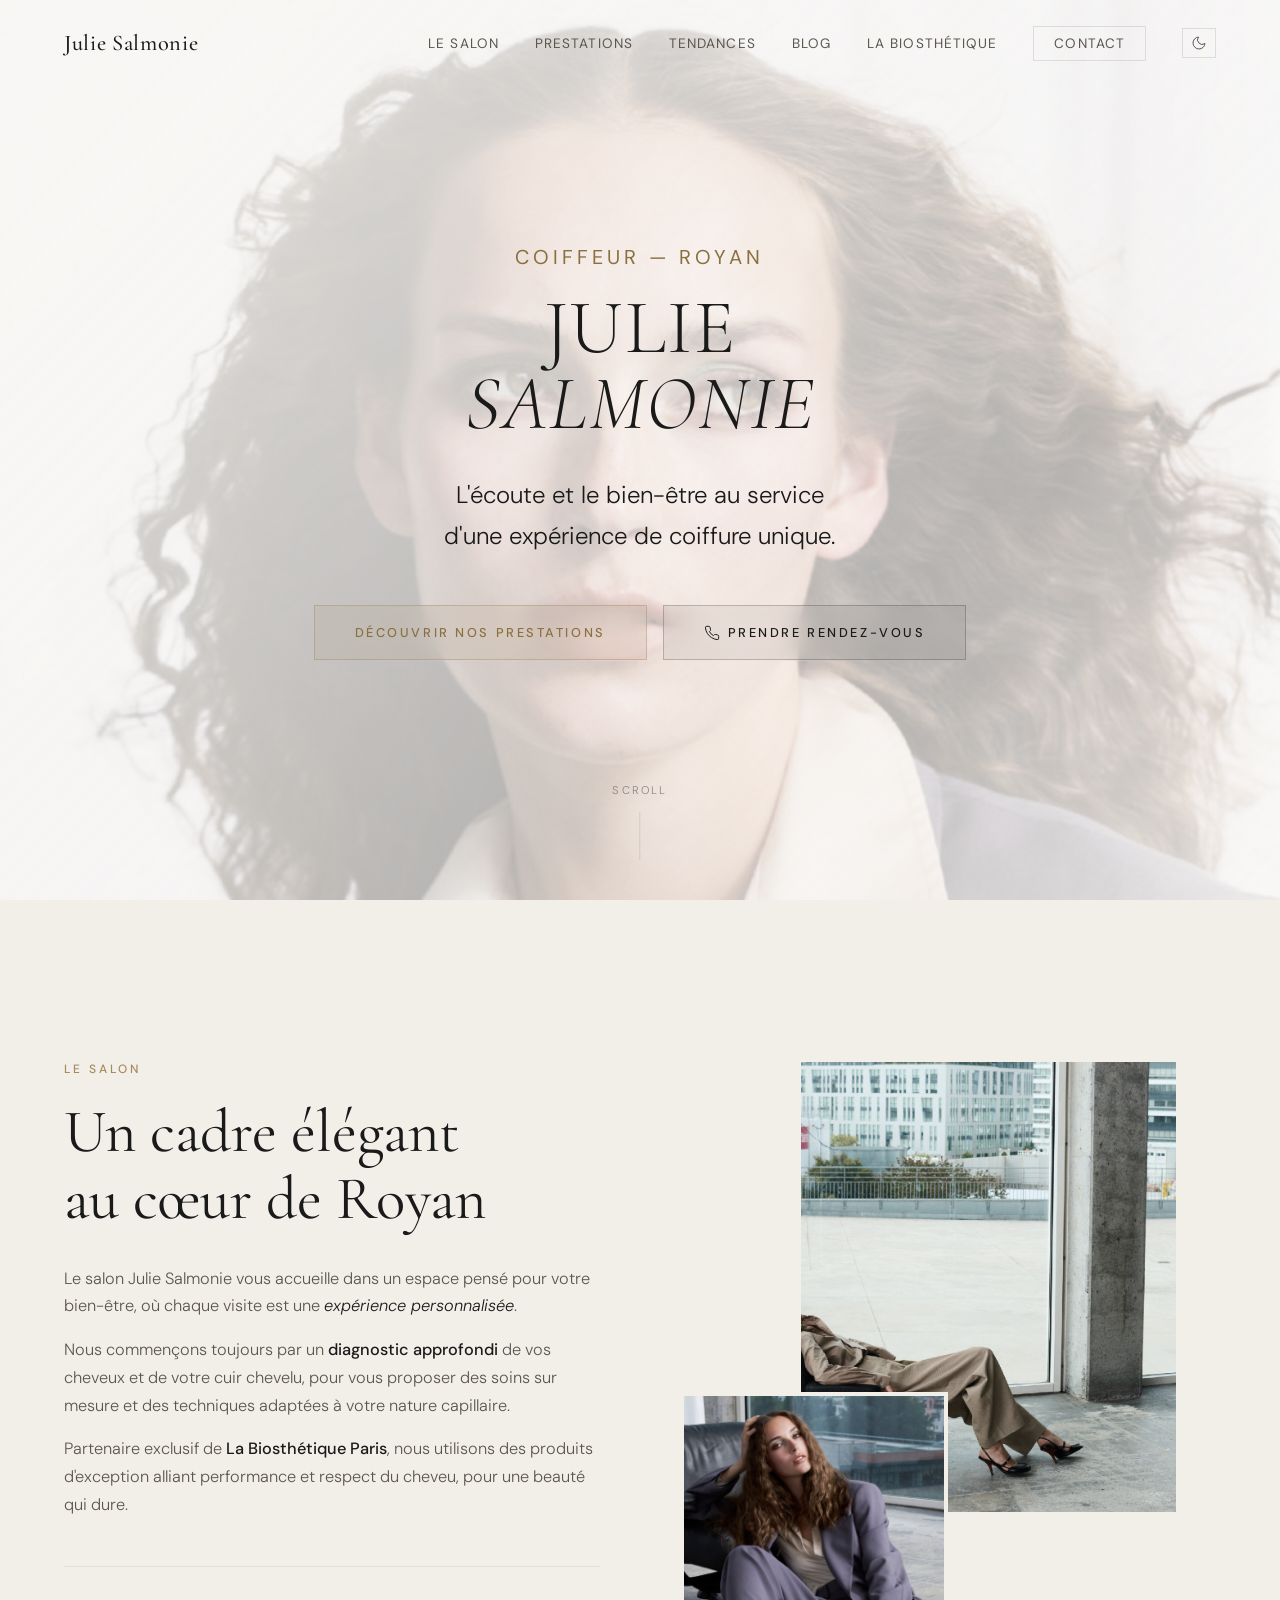
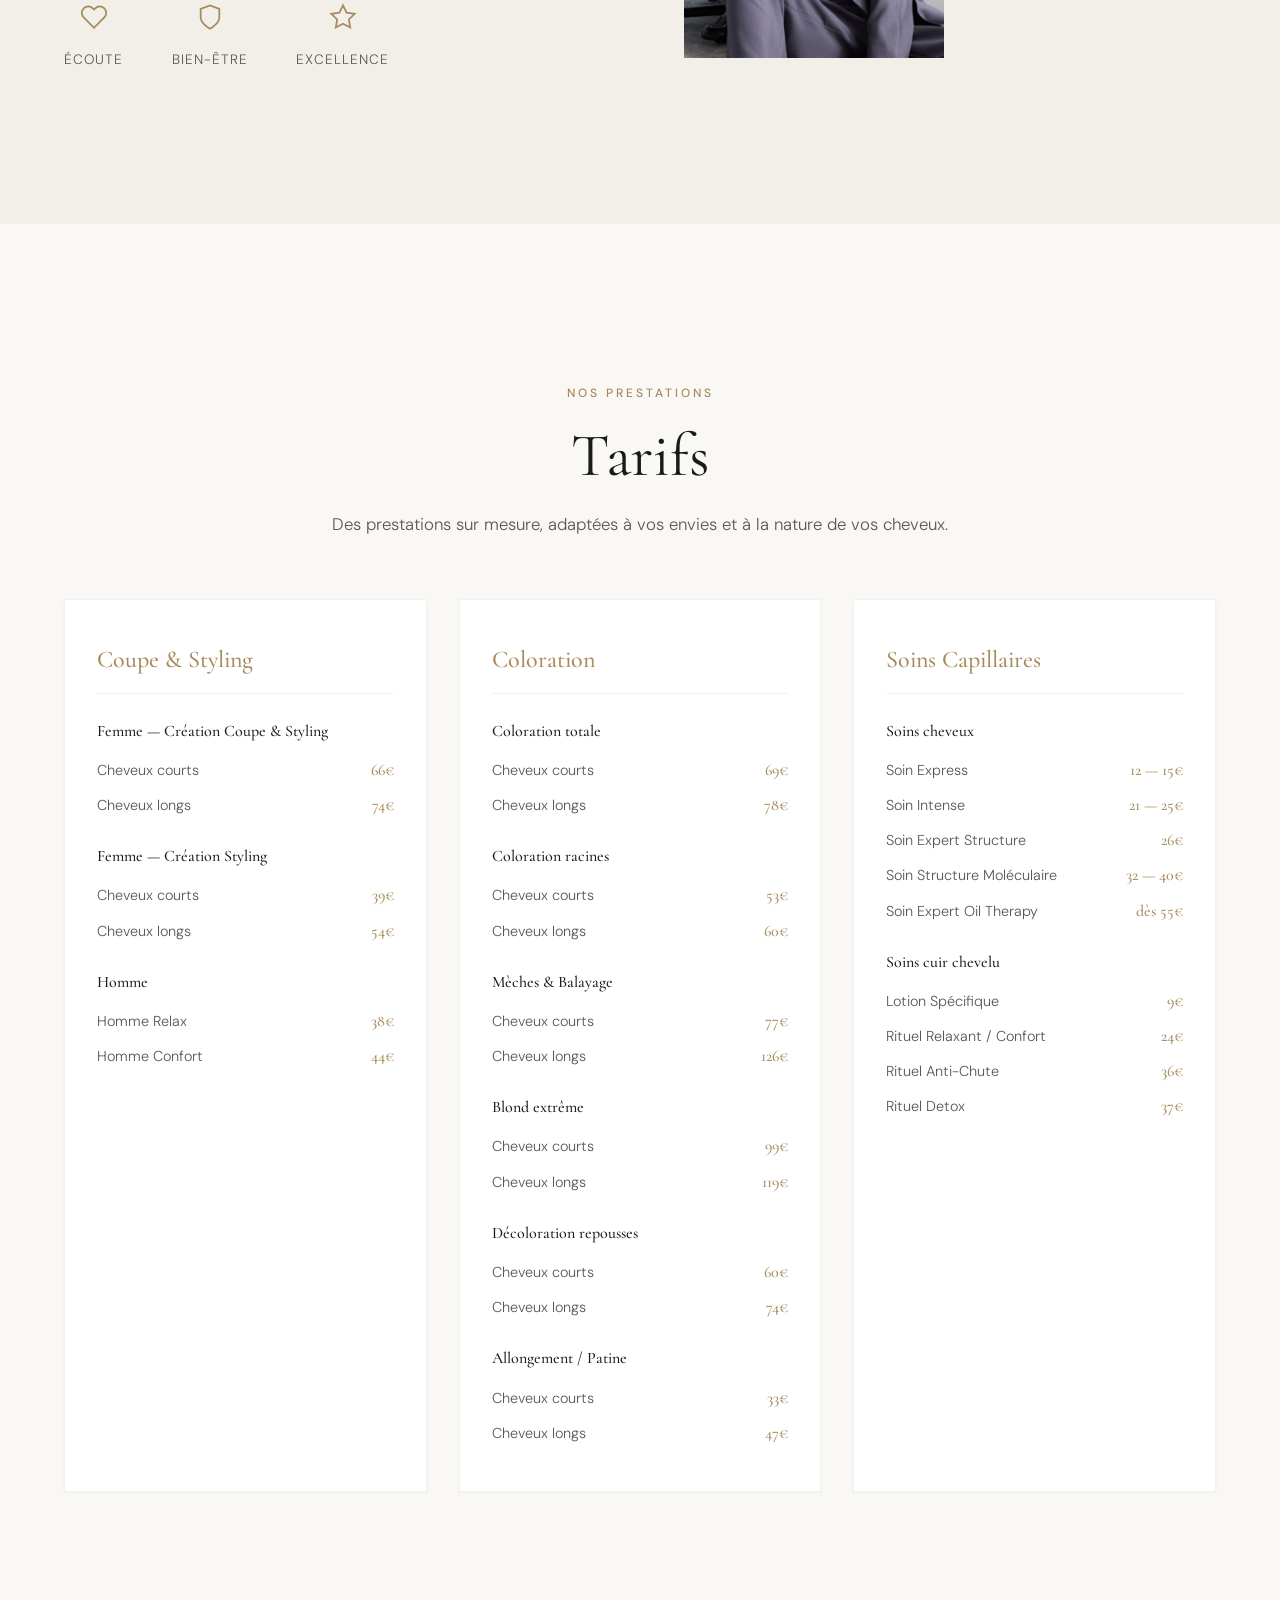
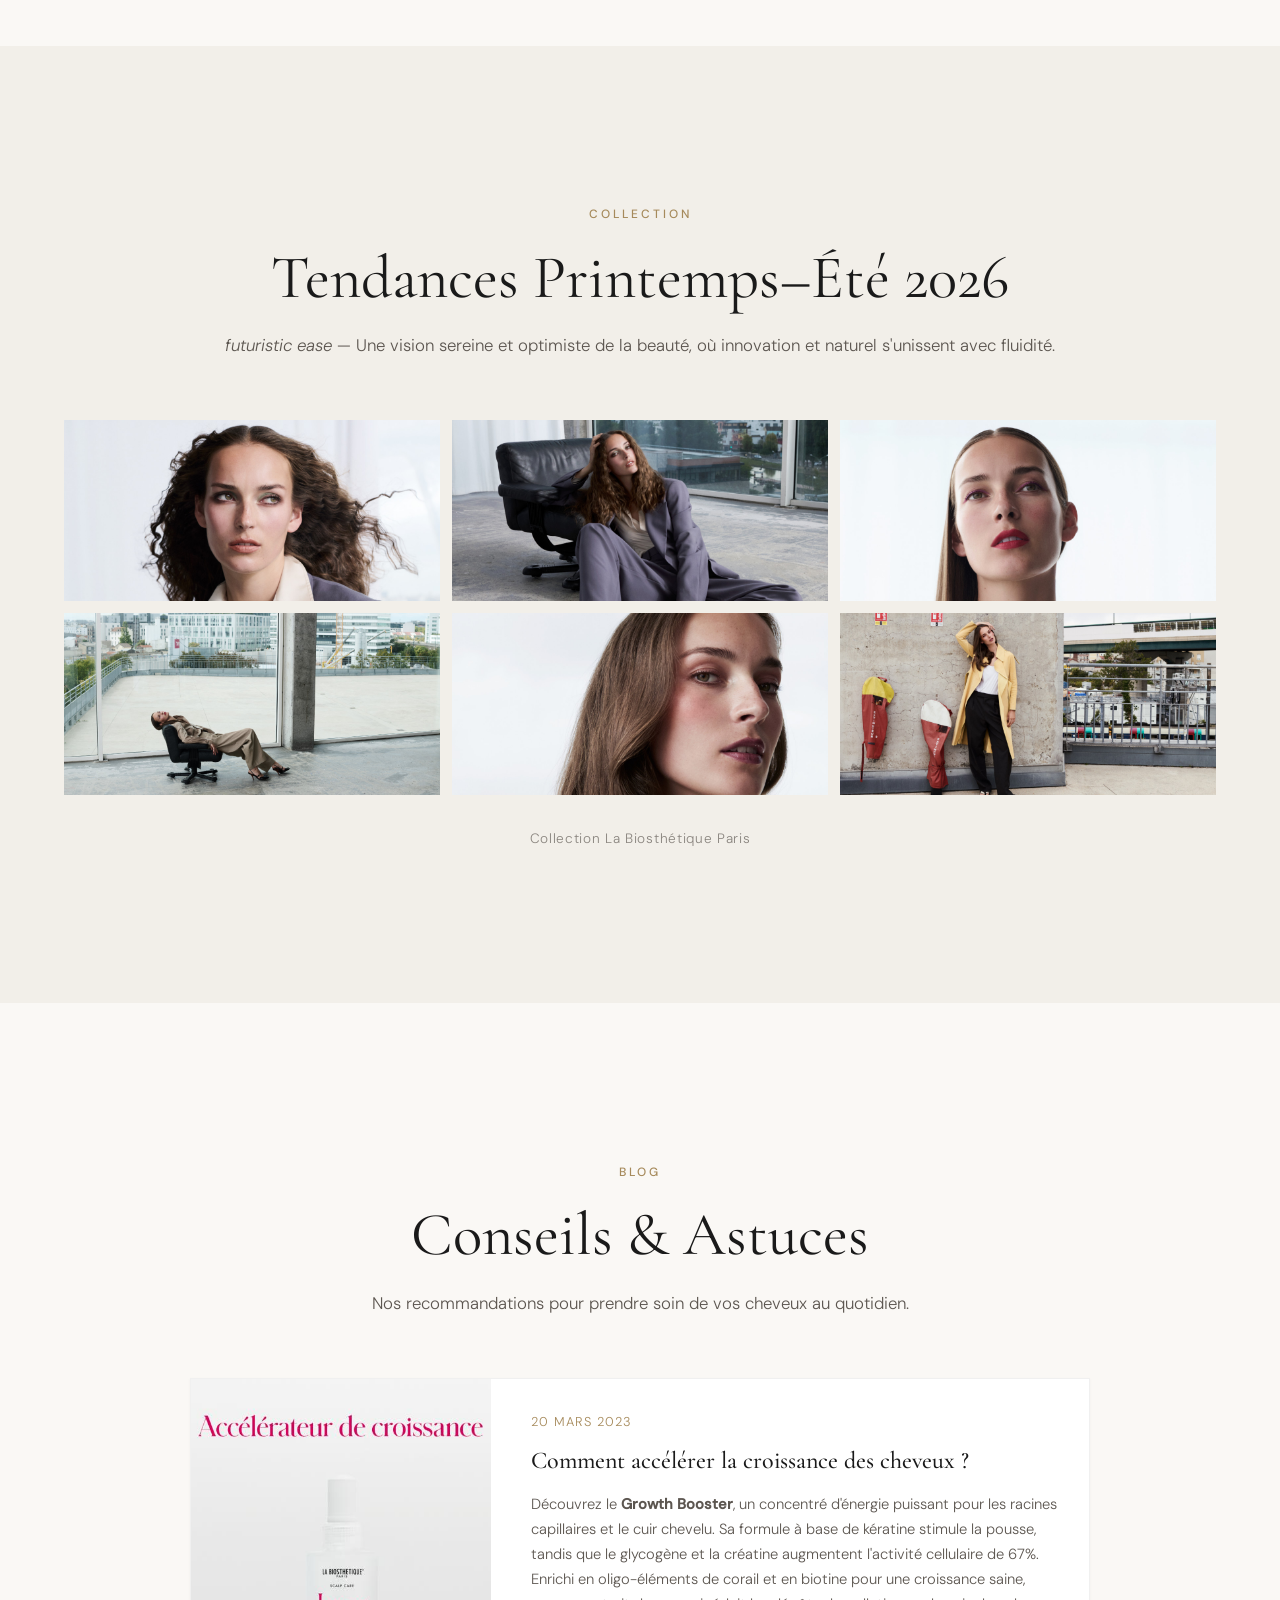
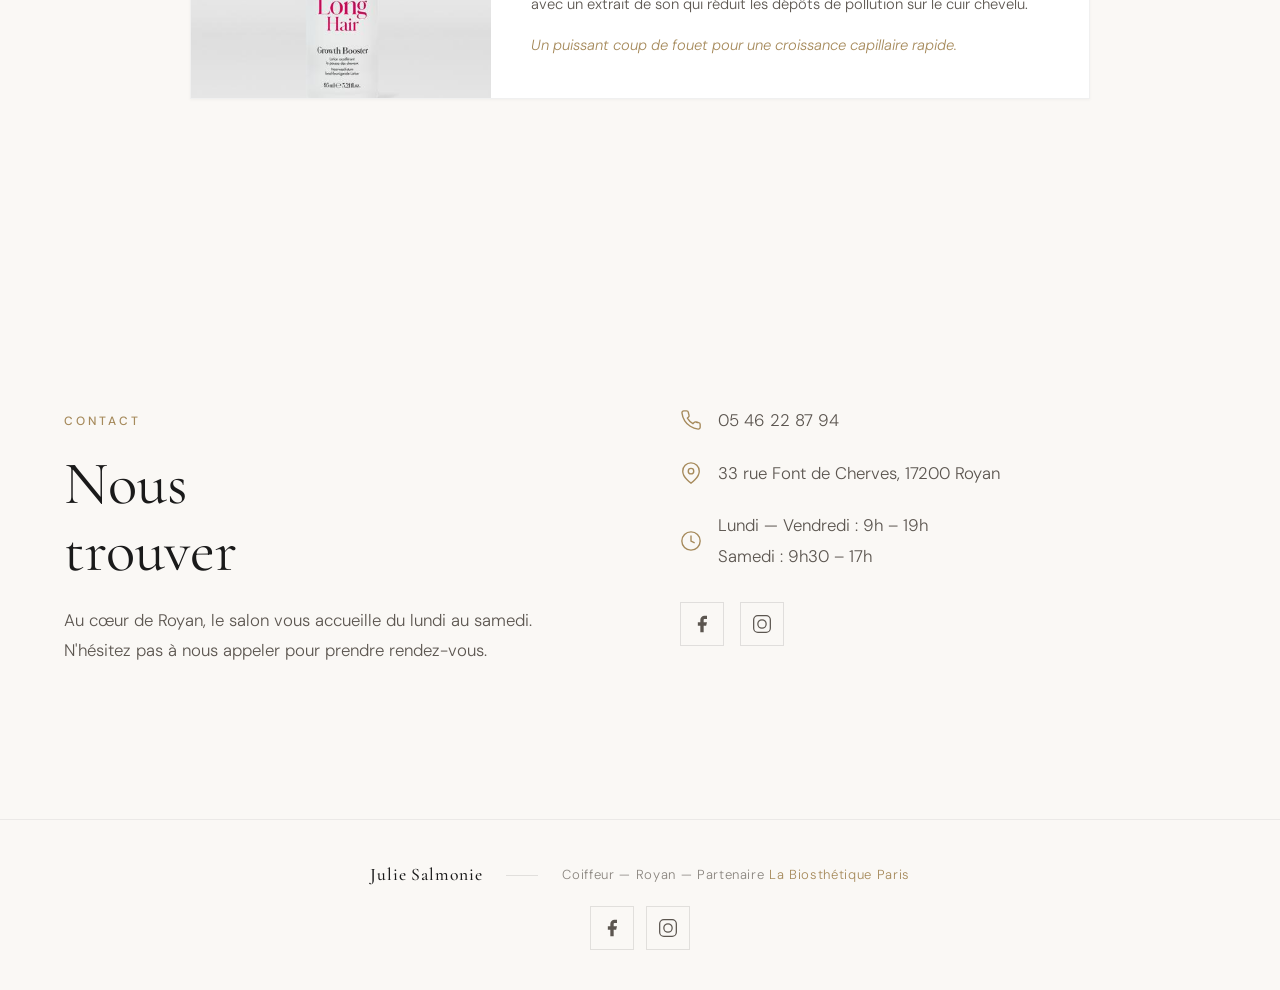
==== commit 5e035f8a: "Blog, lien La Biosthétique, socials footer" ====
--- a/index.html
+++ b/index.html
@@ -4,6 +4,7 @@
   <meta charset="UTF-8">
   <meta name="viewport" content="width=device-width, initial-scale=1.0">
   <title>Julie Salmonie — Coiffeur Royan</title>
+  <meta name="robots" content="noindex, nofollow">
   <meta name="description" content="Salon de coiffure Julie Salmonie à Royan. Diagnostic personnalisé, soins sur mesure, colorations et coupes dans un cadre élégant. Partenaire La Biosthétique Paris.">
   <link rel="icon" type="image/svg+xml" href="favicon.svg">
   <link rel="stylesheet" href="assets/css/style.css">
@@ -28,6 +29,8 @@
       <li><a href="#salon">Le Salon</a></li>
       <li><a href="#prestations">Prestations</a></li>
       <li><a href="#tendances">Tendances</a></li>
+      <li><a href="#blog">Blog</a></li>
+      <li><a href="https://www.labiosthetique.fr/" target="_blank" rel="noopener">La Biosth&eacute;tique</a></li>
       <li><a href="#contact" class="nav-cta">Contact</a></li>
       <li>
         <button class="theme-toggle" aria-label="Changer de th&egrave;me">
@@ -48,6 +51,8 @@
       <li><a href="#salon">Le Salon</a></li>
       <li><a href="#prestations">Prestations</a></li>
       <li><a href="#tendances">Tendances</a></li>
+      <li><a href="#blog">Blog</a></li>
+      <li><a href="https://www.labiosthetique.fr/" target="_blank" rel="noopener">La Biosth&eacute;tique</a></li>
       <li><a href="#contact">Contact</a></li>
       <li>
         <button class="theme-toggle theme-toggle-mobile" aria-label="Changer de th&egrave;me">
@@ -240,6 +245,30 @@
     </div>
   </section>
 
+  <!-- ============ BLOG ============ -->
+  <section id="blog">
+    <div class="section-inner">
+      <div class="blog-header">
+        <span class="section-label reveal-up">Blog</span>
+        <h2 class="reveal-up">Conseils &amp; Astuces</h2>
+        <p class="section-subtitle reveal-up">Nos recommandations pour prendre soin de vos cheveux au quotidien.</p>
+      </div>
+      <div class="blog-grid">
+        <article class="blog-card reveal-up">
+          <div class="blog-img">
+            <img src="assets/img/blog-growth-booster.jpg" alt="Growth Booster — acc&eacute;l&eacute;rer la croissance des cheveux" loading="lazy">
+          </div>
+          <div class="blog-content">
+            <span class="blog-date">20 mars 2023</span>
+            <h3>Comment acc&eacute;l&eacute;rer la croissance des cheveux ?</h3>
+            <p>D&eacute;couvrez le <strong>Growth Booster</strong>, un concentr&eacute; d'&eacute;nergie puissant pour les racines capillaires et le cuir chevelu. Sa formule &agrave; base de k&eacute;ratine stimule la pousse, tandis que le glycog&egrave;ne et la cr&eacute;atine augmentent l'activit&eacute; cellulaire de 67%. Enrichi en oligo-&eacute;l&eacute;ments de corail et en biotine pour une croissance saine, avec un extrait de son qui r&eacute;duit les d&eacute;p&ocirc;ts de pollution sur le cuir chevelu.</p>
+            <p class="blog-cta-text">Un puissant coup de fouet pour une croissance capillaire rapide.</p>
+          </div>
+        </article>
+      </div>
+    </div>
+  </section>
+
   <!-- ============ CONTACT ============ -->
   <section id="contact">
     <div class="section-inner">
@@ -283,7 +312,15 @@
     <div class="footer-inner">
       <span class="footer-logo">Julie Salmonie</span>
       <span class="footer-sep"></span>
-      <span class="footer-copy">Coiffeur &mdash; Royan &mdash; Partenaire La Biosth&eacute;tique Paris</span>
+      <span class="footer-copy">Coiffeur &mdash; Royan &mdash; Partenaire <a href="https://www.labiosthetique.fr/" target="_blank" rel="noopener" class="footer-link">La Biosth&eacute;tique Paris</a></span>
+    </div>
+    <div class="footer-socials">
+      <a href="https://www.facebook.com/juliesalmonie" target="_blank" rel="noopener" class="social-link" aria-label="Facebook">
+        <svg viewBox="0 0 24 24" fill="currentColor" width="18" height="18"><path d="M18 2h-3a5 5 0 00-5 5v3H7v4h3v8h4v-8h3l1-4h-4V7a1 1 0 011-1h3z"/></svg>
+      </a>
+      <a href="https://www.instagram.com/julie_salmonie" target="_blank" rel="noopener" class="social-link" aria-label="Instagram">
+        <svg viewBox="0 0 24 24" fill="none" stroke="currentColor" stroke-width="1.5" width="18" height="18"><rect x="2" y="2" width="20" height="20" rx="5"/><circle cx="12" cy="12" r="5"/><line x1="17.5" y1="6.5" x2="17.51" y2="6.5"/></svg>
+      </a>
     </div>
   </footer>
 
--- a/assets/css/style.css
+++ b/assets/css/style.css
@@ -333,6 +333,31 @@
   color: var(--text-dim); letter-spacing: 0.05em;
 }
 
+/* ---------- BLOG ---------- */
+#blog { background: var(--bg); }
+.blog-header { text-align: center; margin-bottom: 60px; }
+
+.blog-grid { max-width: 900px; margin: 0 auto; }
+
+.blog-card {
+  display: grid; grid-template-columns: 300px 1fr; gap: 40px;
+  background: var(--bg-card); border: 1px solid var(--border-subtle);
+  overflow: hidden; box-shadow: 0 1px 3px rgba(0,0,0,0.04);
+  transition: border-color 0.4s ease;
+}
+.blog-card:hover { border-color: var(--border); }
+[data-theme="dark"] .blog-card { box-shadow: none; }
+
+.blog-img { overflow: hidden; }
+.blog-img img { width: 100%; height: 100%; object-fit: cover; transition: transform 0.8s var(--ease-out); }
+.blog-card:hover .blog-img img { transform: scale(1.04); }
+
+.blog-content { padding: 32px 32px 32px 0; display: flex; flex-direction: column; justify-content: center; }
+.blog-date { font-size: 0.8rem; color: var(--accent); letter-spacing: 0.08em; text-transform: uppercase; margin-bottom: 12px; }
+.blog-content h3 { font-family: var(--font-heading); font-size: 1.5rem; font-weight: 500; margin-bottom: 16px; line-height: 1.3; }
+.blog-content p { font-size: 0.92rem; color: var(--text-muted); line-height: 1.7; margin-bottom: 8px; }
+.blog-cta-text { font-style: italic; color: var(--accent) !important; margin-top: 8px; }
+
 /* ---------- CONTACT ---------- */
 #contact { background: var(--bg); }
 
@@ -365,6 +390,9 @@
 .footer-logo { font-family: var(--font-heading); font-size: 1.1rem; font-weight: 500; letter-spacing: 0.05em; }
 .footer-sep { width: 32px; height: 1px; background: var(--border); }
 .footer-copy { font-size: 0.82rem; color: var(--text-dim); letter-spacing: 0.05em; }
+.footer-link { color: var(--accent); transition: color 0.3s; }
+.footer-link:hover { color: var(--accent-dark); }
+.footer-socials { display: flex; justify-content: center; gap: 12px; margin-top: 16px; }
 
 /* ---------- REVEAL ANIMATIONS ---------- */
 .reveal, .reveal-up {
@@ -396,6 +424,8 @@
   .tarifs-grid { grid-template-columns: 1fr; }
   .tendances-gallery { grid-template-columns: repeat(2, 1fr); gap: 8px; }
   .contact-grid { grid-template-columns: 1fr; gap: 48px; }
+  .blog-card { grid-template-columns: 1fr; }
+  .blog-content { padding: 24px; }
 }
 
 @media (max-width: 480px) {
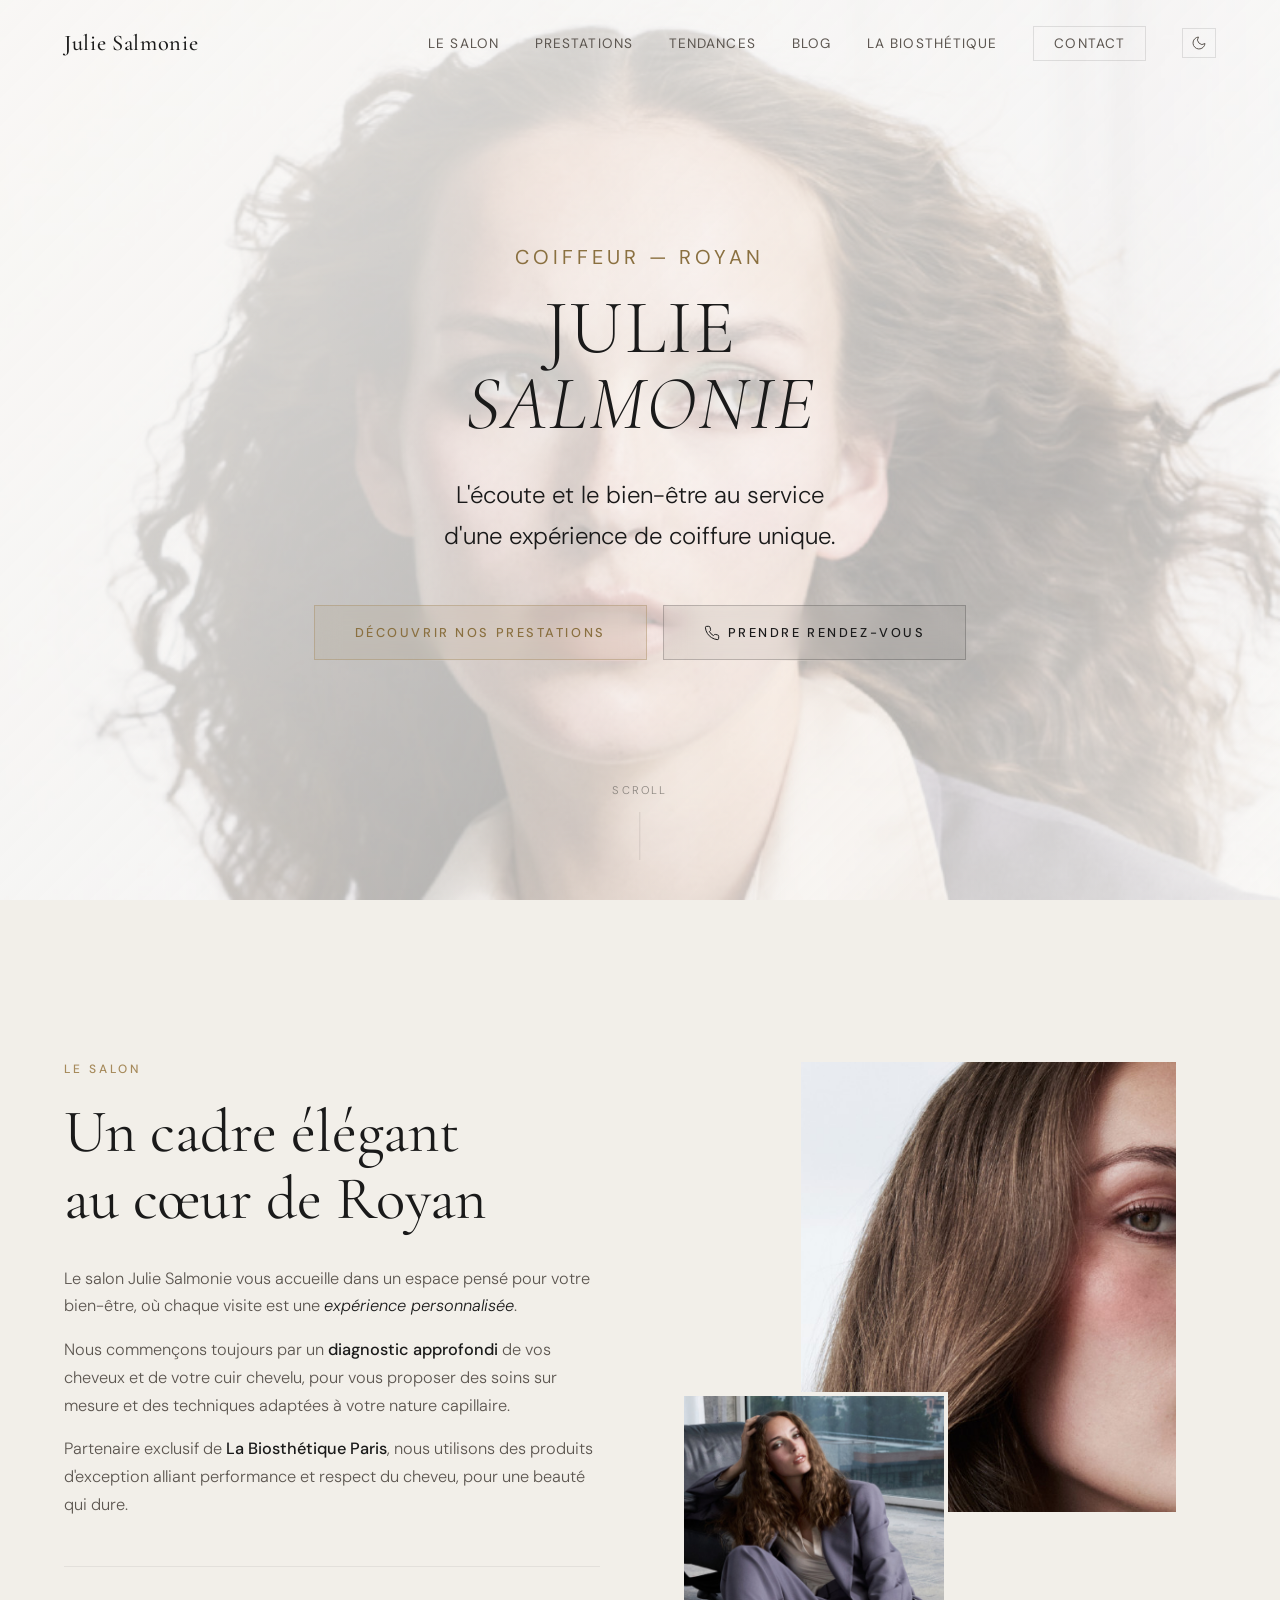
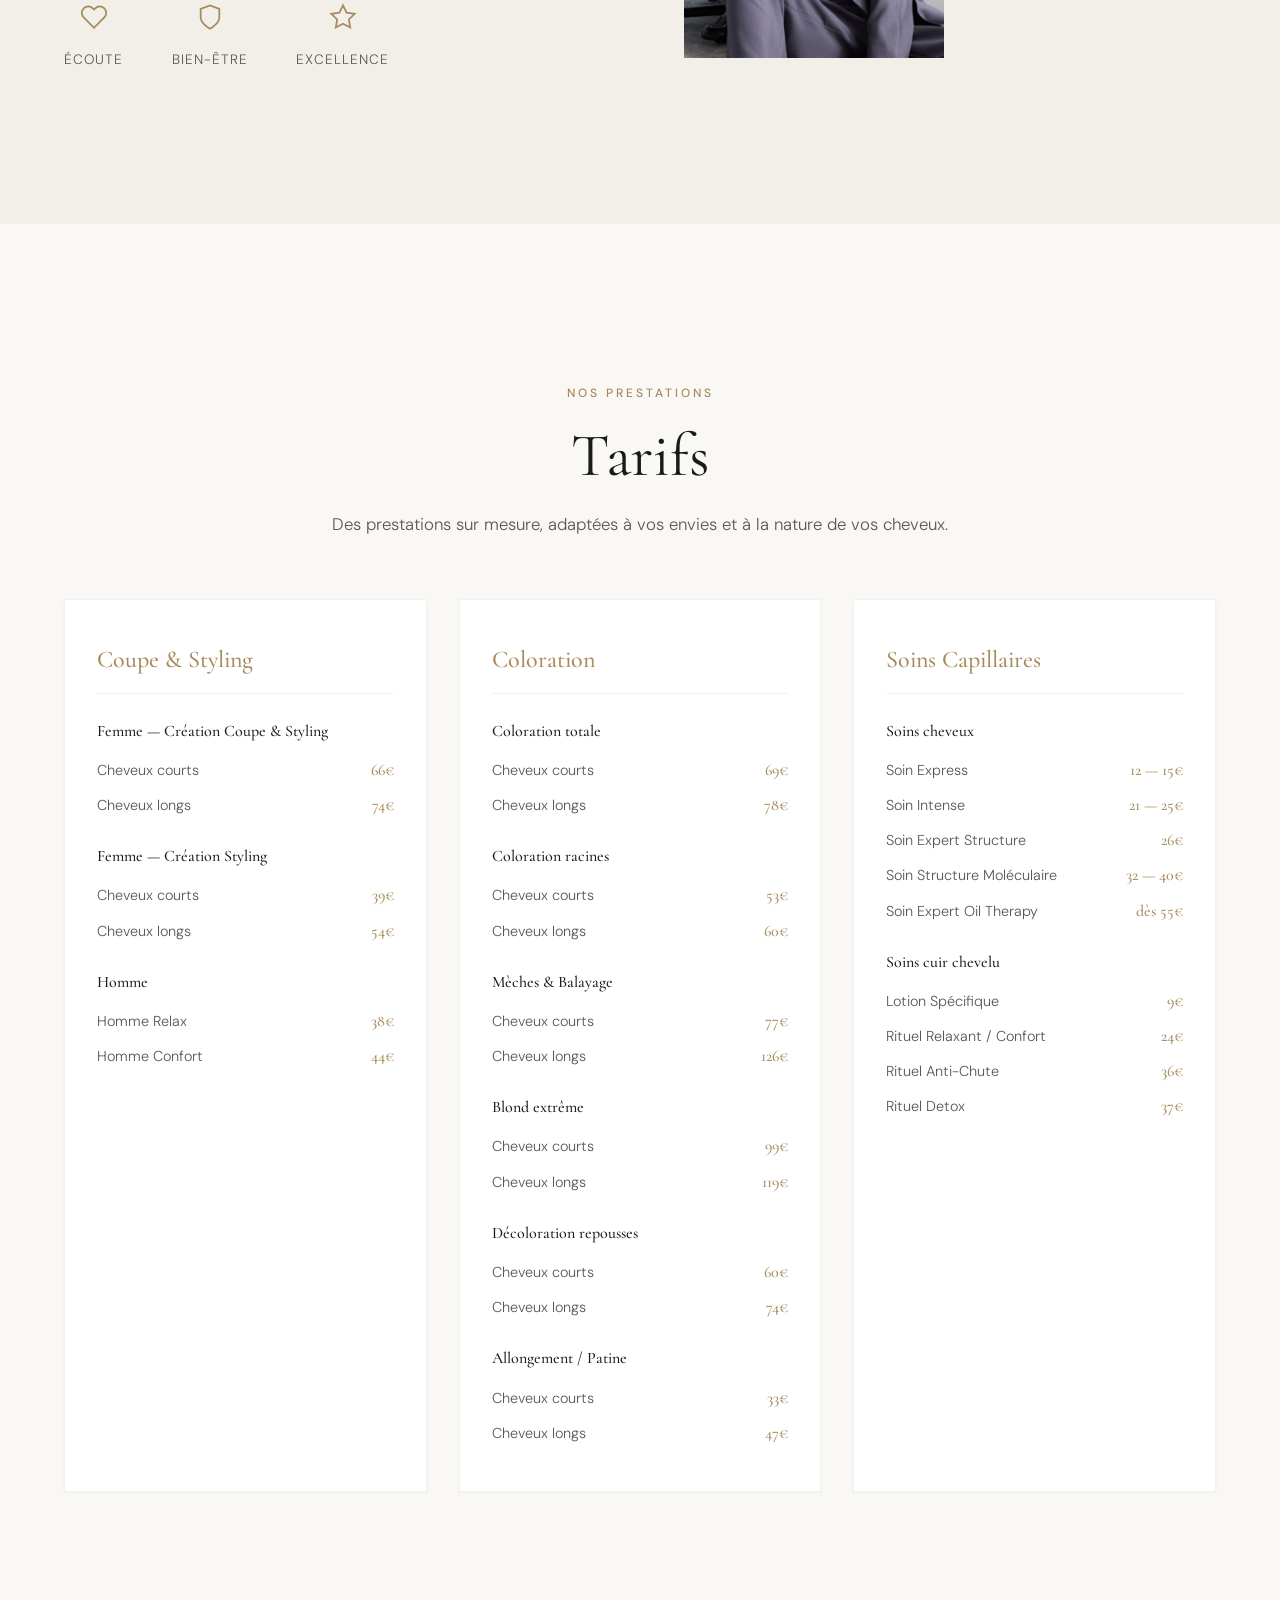
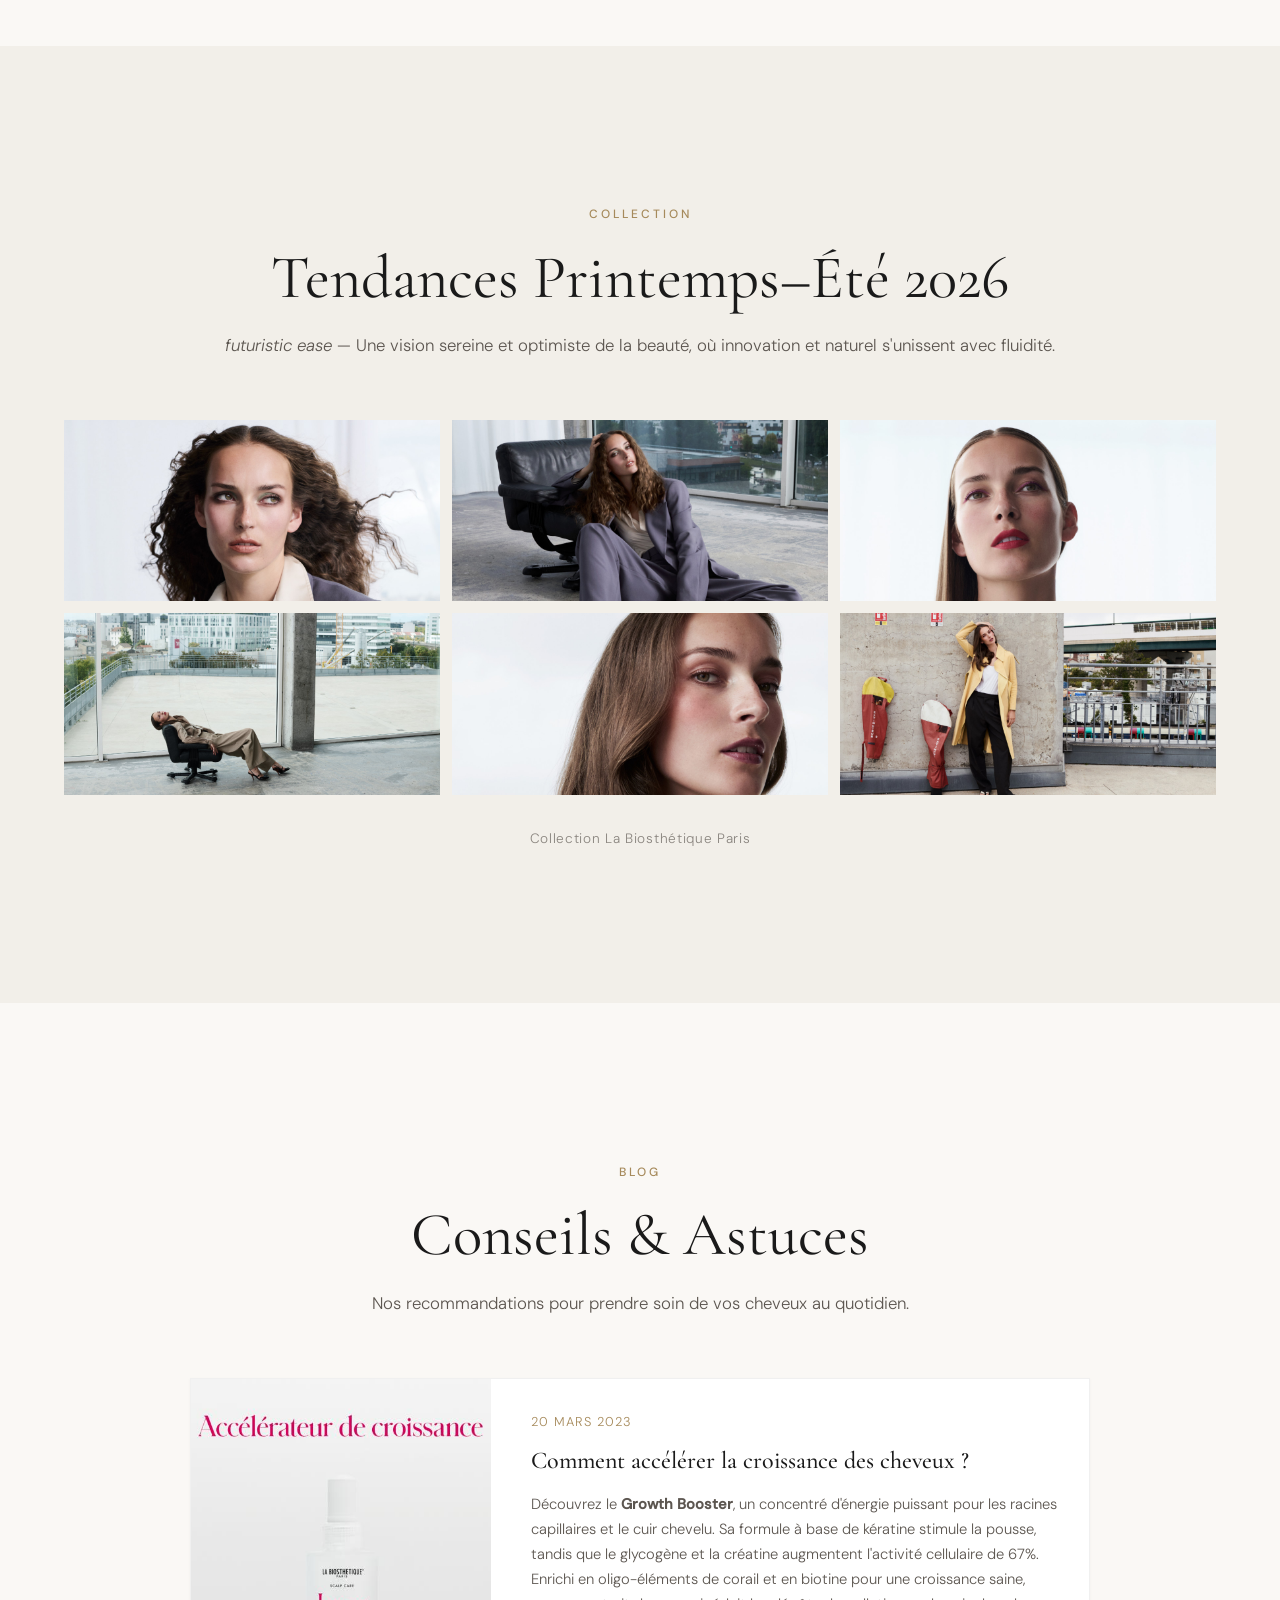
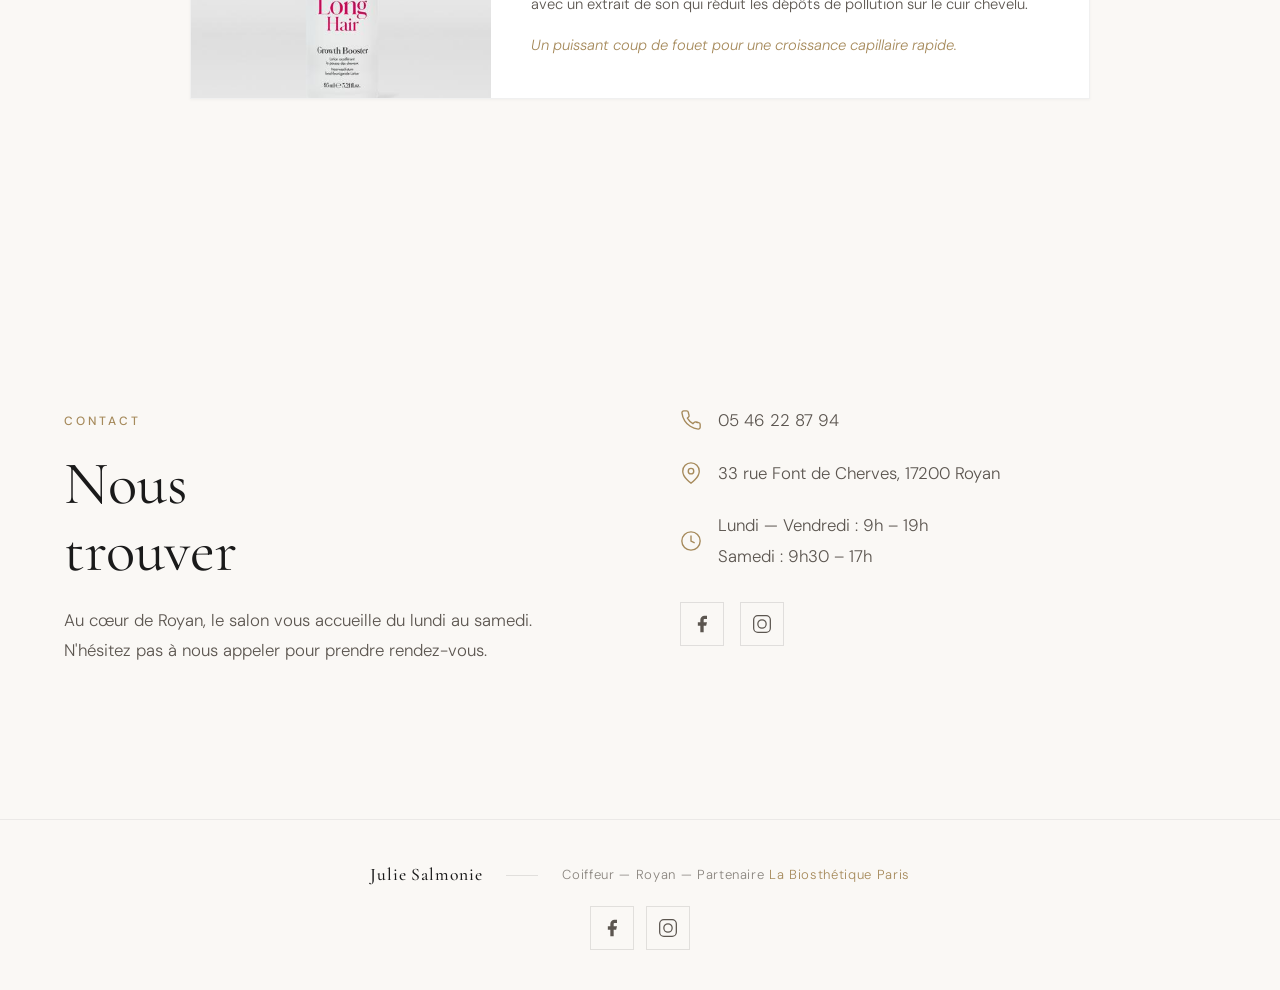
==== commit 5e7d2b32: "Salon : changement photo principale" ====
--- a/index.html
+++ b/index.html
@@ -125,7 +125,7 @@
         </div>
         <div class="salon-images reveal-up">
           <div class="salon-img salon-img-main">
-            <img src="assets/img/tendances/tendance-04.jpg" alt="Int&eacute;rieur du salon Julie Salmonie" loading="lazy">
+            <img src="assets/img/tendances/tendance-05.jpg" alt="Int&eacute;rieur du salon Julie Salmonie" loading="lazy">
           </div>
           <div class="salon-img salon-img-secondary">
             <img src="assets/img/tendances/tendance-02.jpg" alt="Coiffure tendance" loading="lazy">
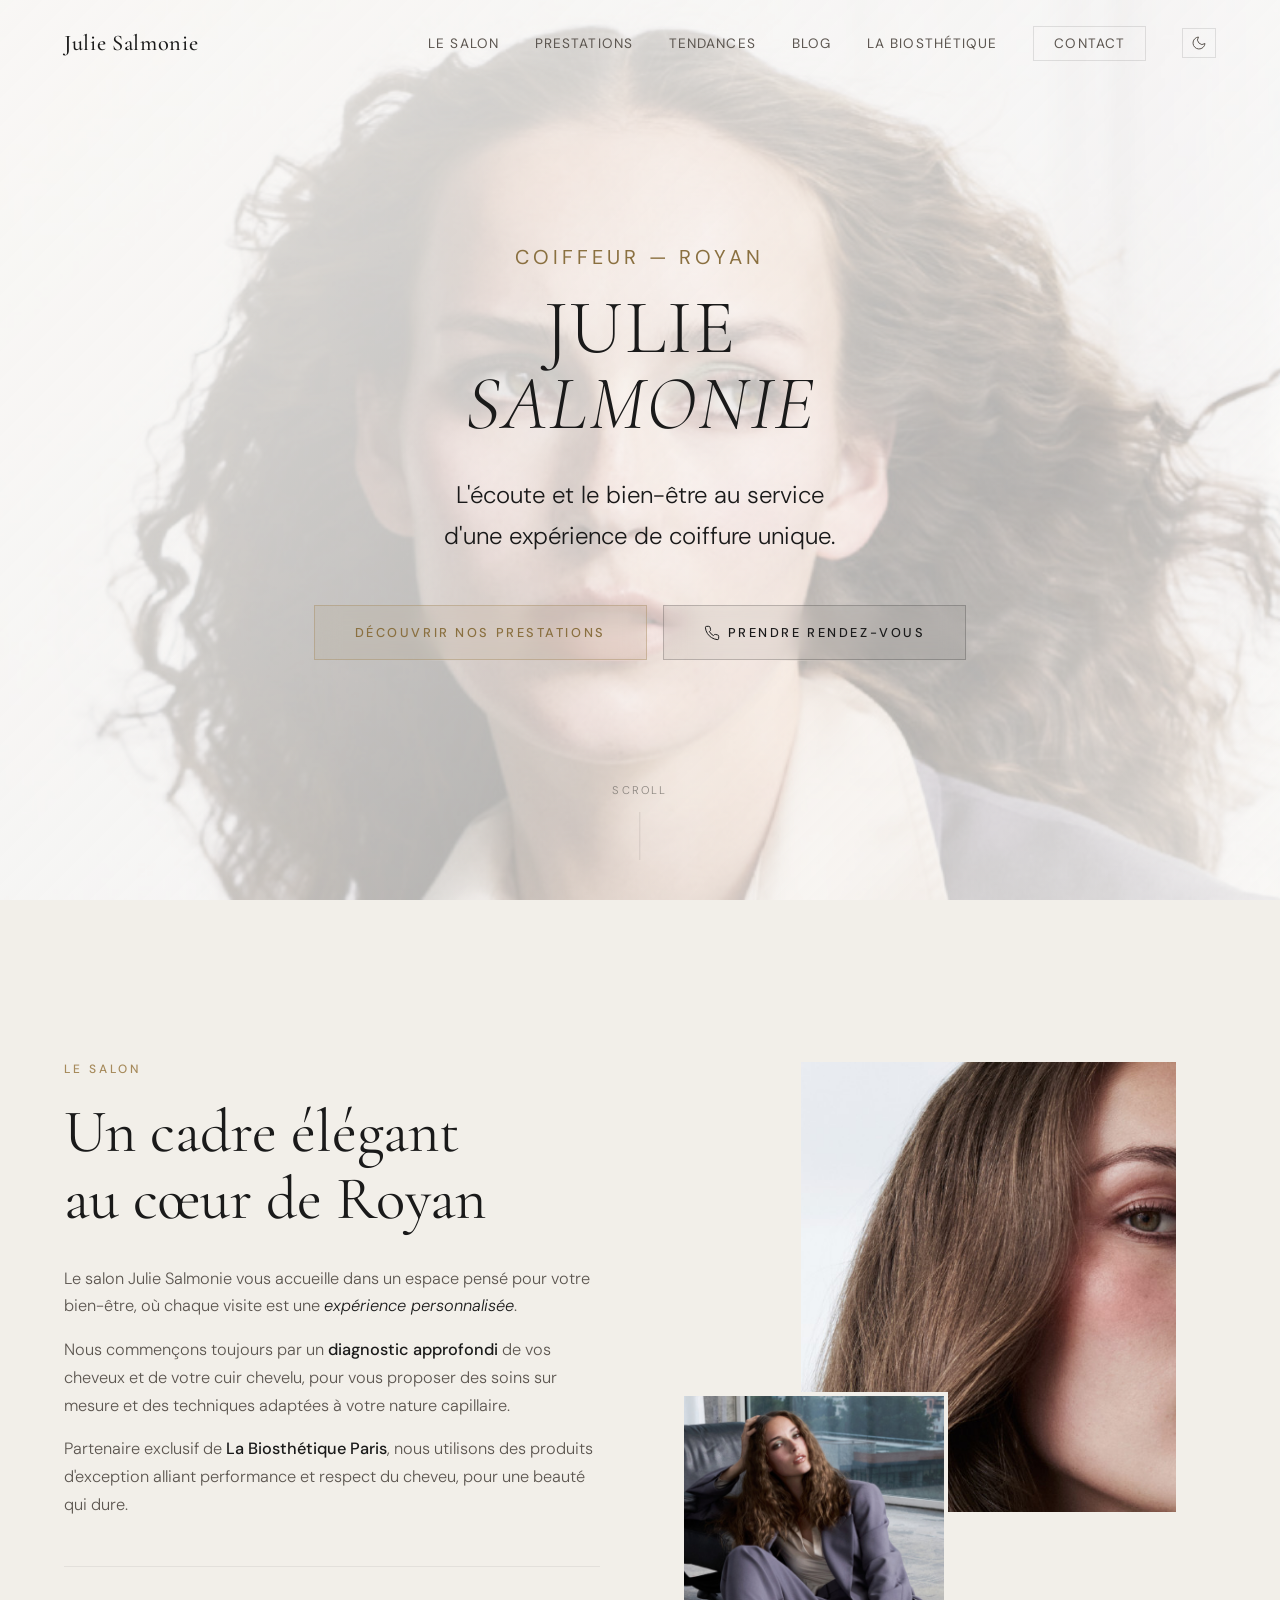
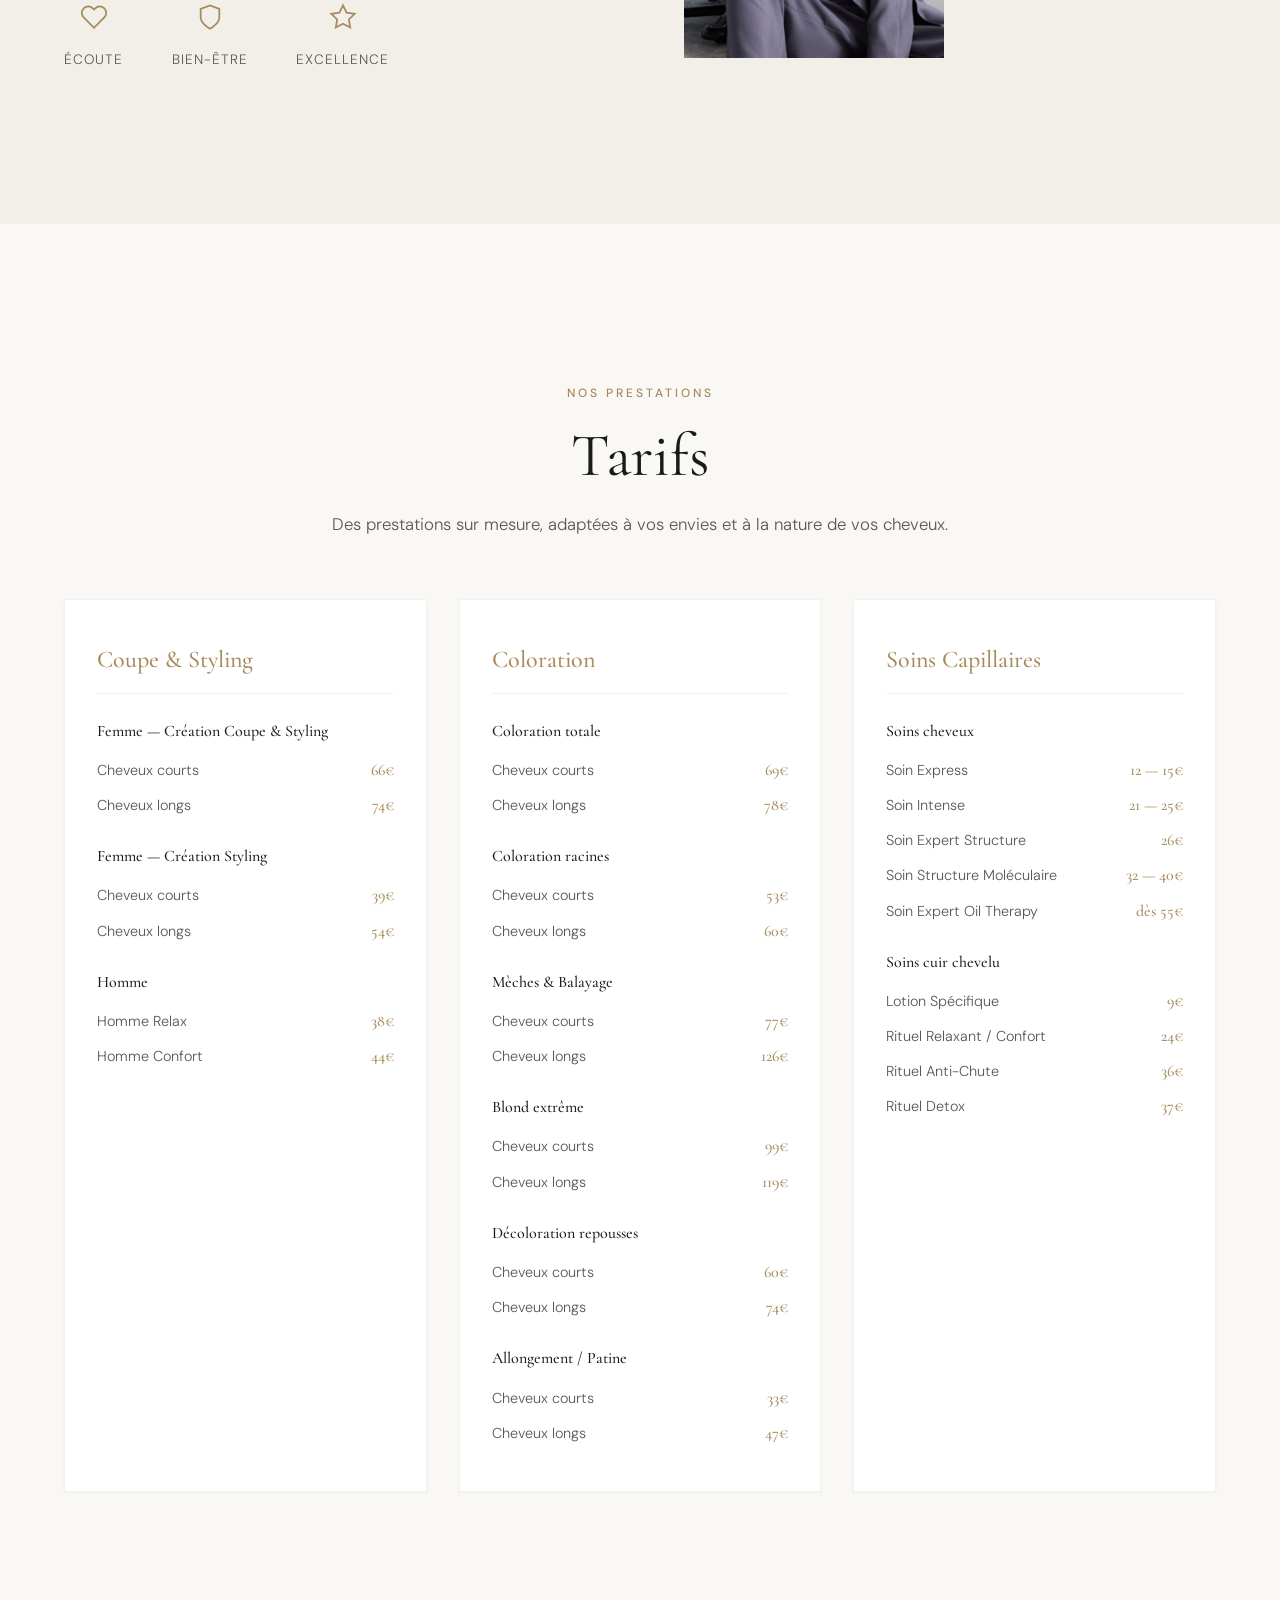
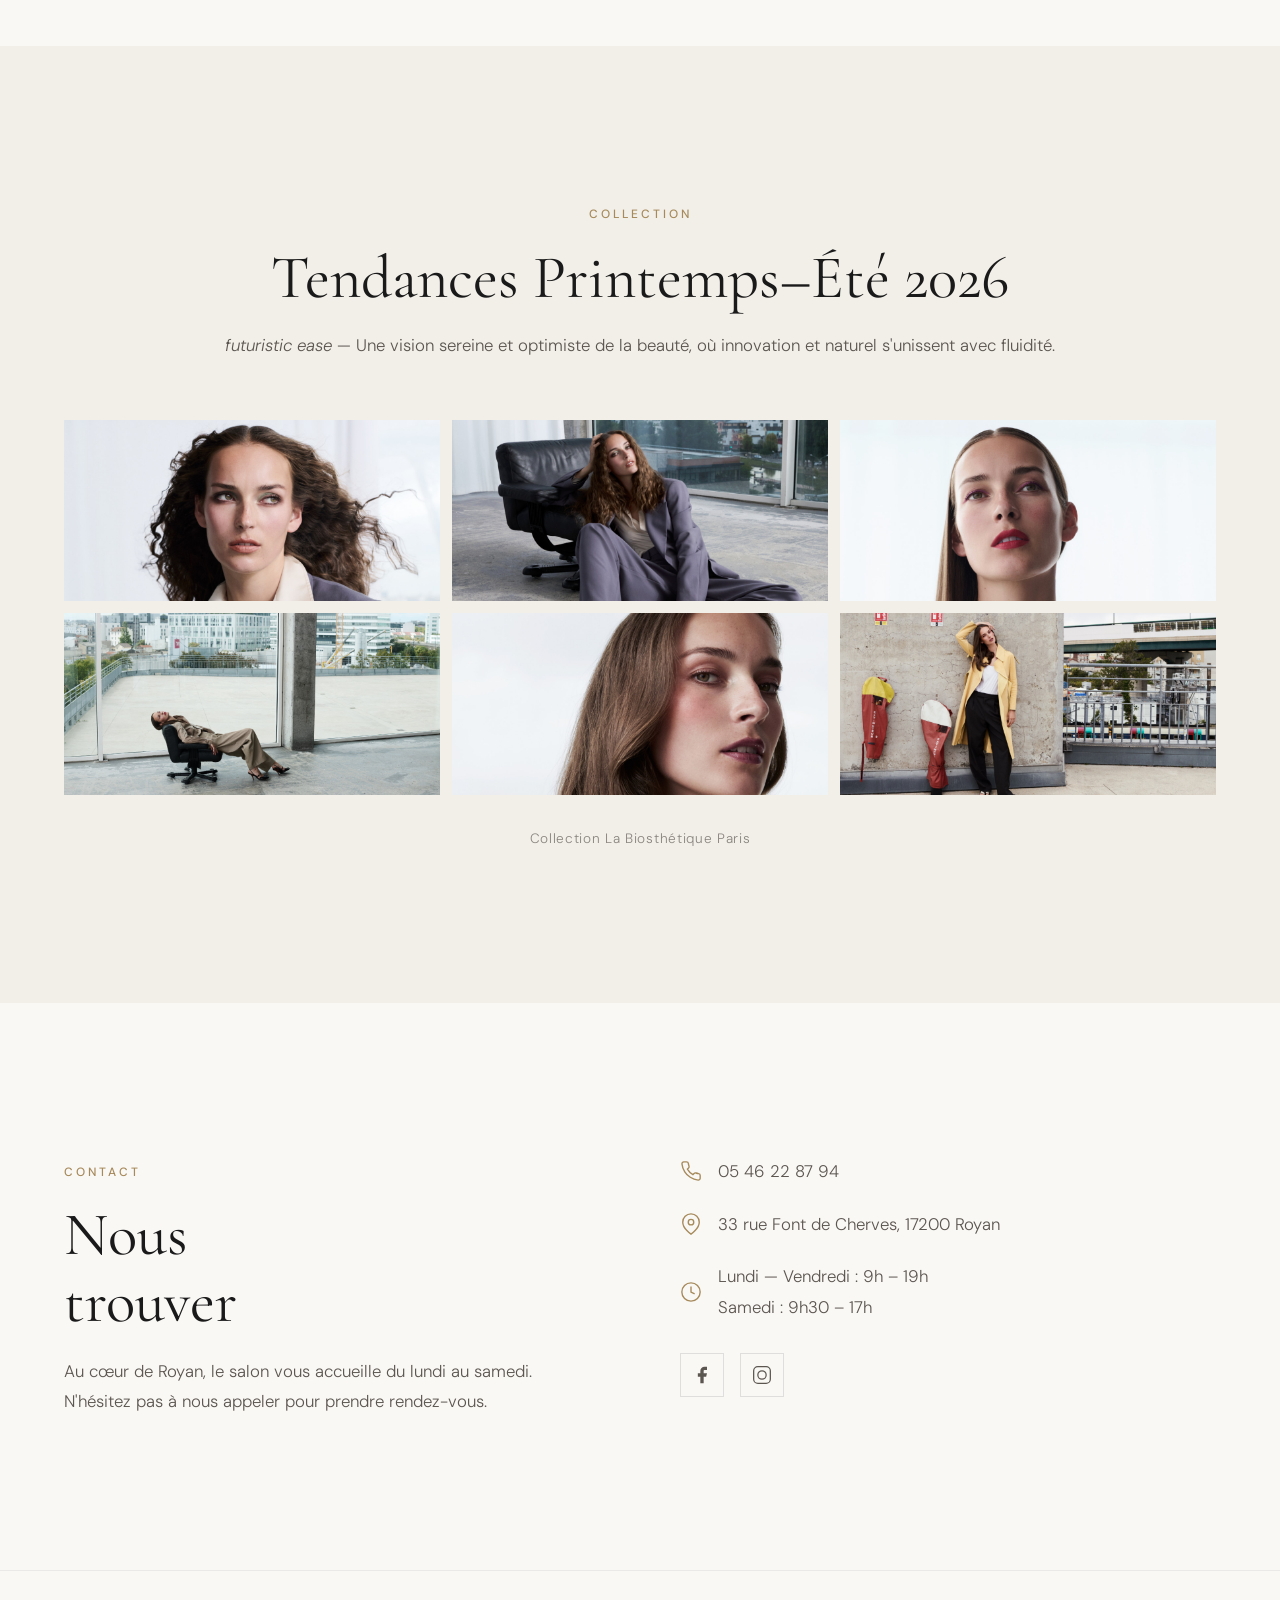
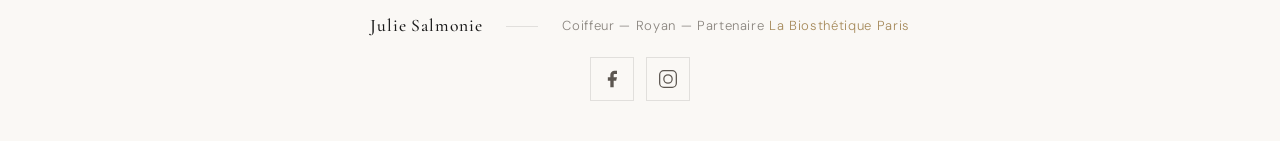
==== commit f7e9922d: "Blog multi-pages : listing + 3 articles La Biosthétique - blog.html : page listing avec 3 articles -" ====
--- a/index.html
+++ b/index.html
@@ -29,7 +29,7 @@
       <li><a href="#salon">Le Salon</a></li>
       <li><a href="#prestations">Prestations</a></li>
       <li><a href="#tendances">Tendances</a></li>
-      <li><a href="#blog">Blog</a></li>
+      <li><a href="blog.html">Blog</a></li>
       <li><a href="https://www.labiosthetique.fr/" target="_blank" rel="noopener">La Biosth&eacute;tique</a></li>
       <li><a href="#contact" class="nav-cta">Contact</a></li>
       <li>
@@ -51,7 +51,7 @@
       <li><a href="#salon">Le Salon</a></li>
       <li><a href="#prestations">Prestations</a></li>
       <li><a href="#tendances">Tendances</a></li>
-      <li><a href="#blog">Blog</a></li>
+      <li><a href="blog.html">Blog</a></li>
       <li><a href="https://www.labiosthetique.fr/" target="_blank" rel="noopener">La Biosth&eacute;tique</a></li>
       <li><a href="#contact">Contact</a></li>
       <li>
@@ -245,30 +245,6 @@
     </div>
   </section>
 
-  <!-- ============ BLOG ============ -->
-  <section id="blog">
-    <div class="section-inner">
-      <div class="blog-header">
-        <span class="section-label reveal-up">Blog</span>
-        <h2 class="reveal-up">Conseils &amp; Astuces</h2>
-        <p class="section-subtitle reveal-up">Nos recommandations pour prendre soin de vos cheveux au quotidien.</p>
-      </div>
-      <div class="blog-grid">
-        <article class="blog-card reveal-up">
-          <div class="blog-img">
-            <img src="assets/img/blog-growth-booster.jpg" alt="Growth Booster — acc&eacute;l&eacute;rer la croissance des cheveux" loading="lazy">
-          </div>
-          <div class="blog-content">
-            <span class="blog-date">20 mars 2023</span>
-            <h3>Comment acc&eacute;l&eacute;rer la croissance des cheveux ?</h3>
-            <p>D&eacute;couvrez le <strong>Growth Booster</strong>, un concentr&eacute; d'&eacute;nergie puissant pour les racines capillaires et le cuir chevelu. Sa formule &agrave; base de k&eacute;ratine stimule la pousse, tandis que le glycog&egrave;ne et la cr&eacute;atine augmentent l'activit&eacute; cellulaire de 67%. Enrichi en oligo-&eacute;l&eacute;ments de corail et en biotine pour une croissance saine, avec un extrait de son qui r&eacute;duit les d&eacute;p&ocirc;ts de pollution sur le cuir chevelu.</p>
-            <p class="blog-cta-text">Un puissant coup de fouet pour une croissance capillaire rapide.</p>
-          </div>
-        </article>
-      </div>
-    </div>
-  </section>
-
   <!-- ============ CONTACT ============ -->
   <section id="contact">
     <div class="section-inner">
--- a/assets/css/style.css
+++ b/assets/css/style.css
@@ -354,9 +354,43 @@
 
 .blog-content { padding: 32px 32px 32px 0; display: flex; flex-direction: column; justify-content: center; }
 .blog-date { font-size: 0.8rem; color: var(--accent); letter-spacing: 0.08em; text-transform: uppercase; margin-bottom: 12px; }
-.blog-content h3 { font-family: var(--font-heading); font-size: 1.5rem; font-weight: 500; margin-bottom: 16px; line-height: 1.3; }
+.blog-content h2, .blog-content h3 { font-family: var(--font-heading); font-size: 1.5rem; font-weight: 500; margin-bottom: 16px; line-height: 1.3; }
 .blog-content p { font-size: 0.92rem; color: var(--text-muted); line-height: 1.7; margin-bottom: 8px; }
 .blog-cta-text { font-style: italic; color: var(--accent) !important; margin-top: 8px; }
+
+/* ---------- BLOG PAGE ---------- */
+.blog-page { padding: 160px 0 100px; background: var(--bg); }
+.blog-page-header { text-align: center; margin-bottom: 60px; }
+.blog-list { max-width: 900px; margin: 0 auto; display: flex; flex-direction: column; gap: 32px; }
+.blog-list .blog-card { text-decoration: none; color: inherit; }
+
+/* ---------- ARTICLE PAGE ---------- */
+.article-page { padding: 160px 0 100px; background: var(--bg); }
+.article-inner { max-width: 760px; margin: 0 auto; padding: 0 var(--side-padding); }
+.article-back {
+  display: inline-block; font-size: 0.85rem; color: var(--text-muted);
+  letter-spacing: 0.05em; text-transform: uppercase; margin-bottom: 24px;
+  transition: color 0.3s;
+}
+.article-back:hover { color: var(--accent); }
+.article-page .blog-date { display: block; margin-bottom: 16px; }
+.article-page h1 {
+  font-family: var(--font-heading); font-size: clamp(2rem, 4vw, 2.8rem);
+  font-weight: 500; line-height: 1.2; margin-bottom: 40px;
+}
+.article-hero { margin-bottom: 48px; overflow: hidden; }
+.article-hero img { width: 100%; display: block; }
+.article-body { font-size: 1.05rem; color: var(--text-muted); line-height: 1.85; }
+.article-body h2 {
+  font-family: var(--font-heading); font-size: 1.5rem; font-weight: 500;
+  color: var(--text); margin: 48px 0 20px;
+}
+.article-body p { margin-bottom: 20px; }
+.article-body ul { margin: 0 0 24px 20px; }
+.article-body li { margin-bottom: 10px; line-height: 1.7; }
+.article-body strong { color: var(--text); }
+.article-body em { font-style: italic; }
+.article-footer { margin-top: 64px; padding-top: 32px; border-top: 1px solid var(--border-subtle); }
 
 /* ---------- CONTACT ---------- */
 #contact { background: var(--bg); }
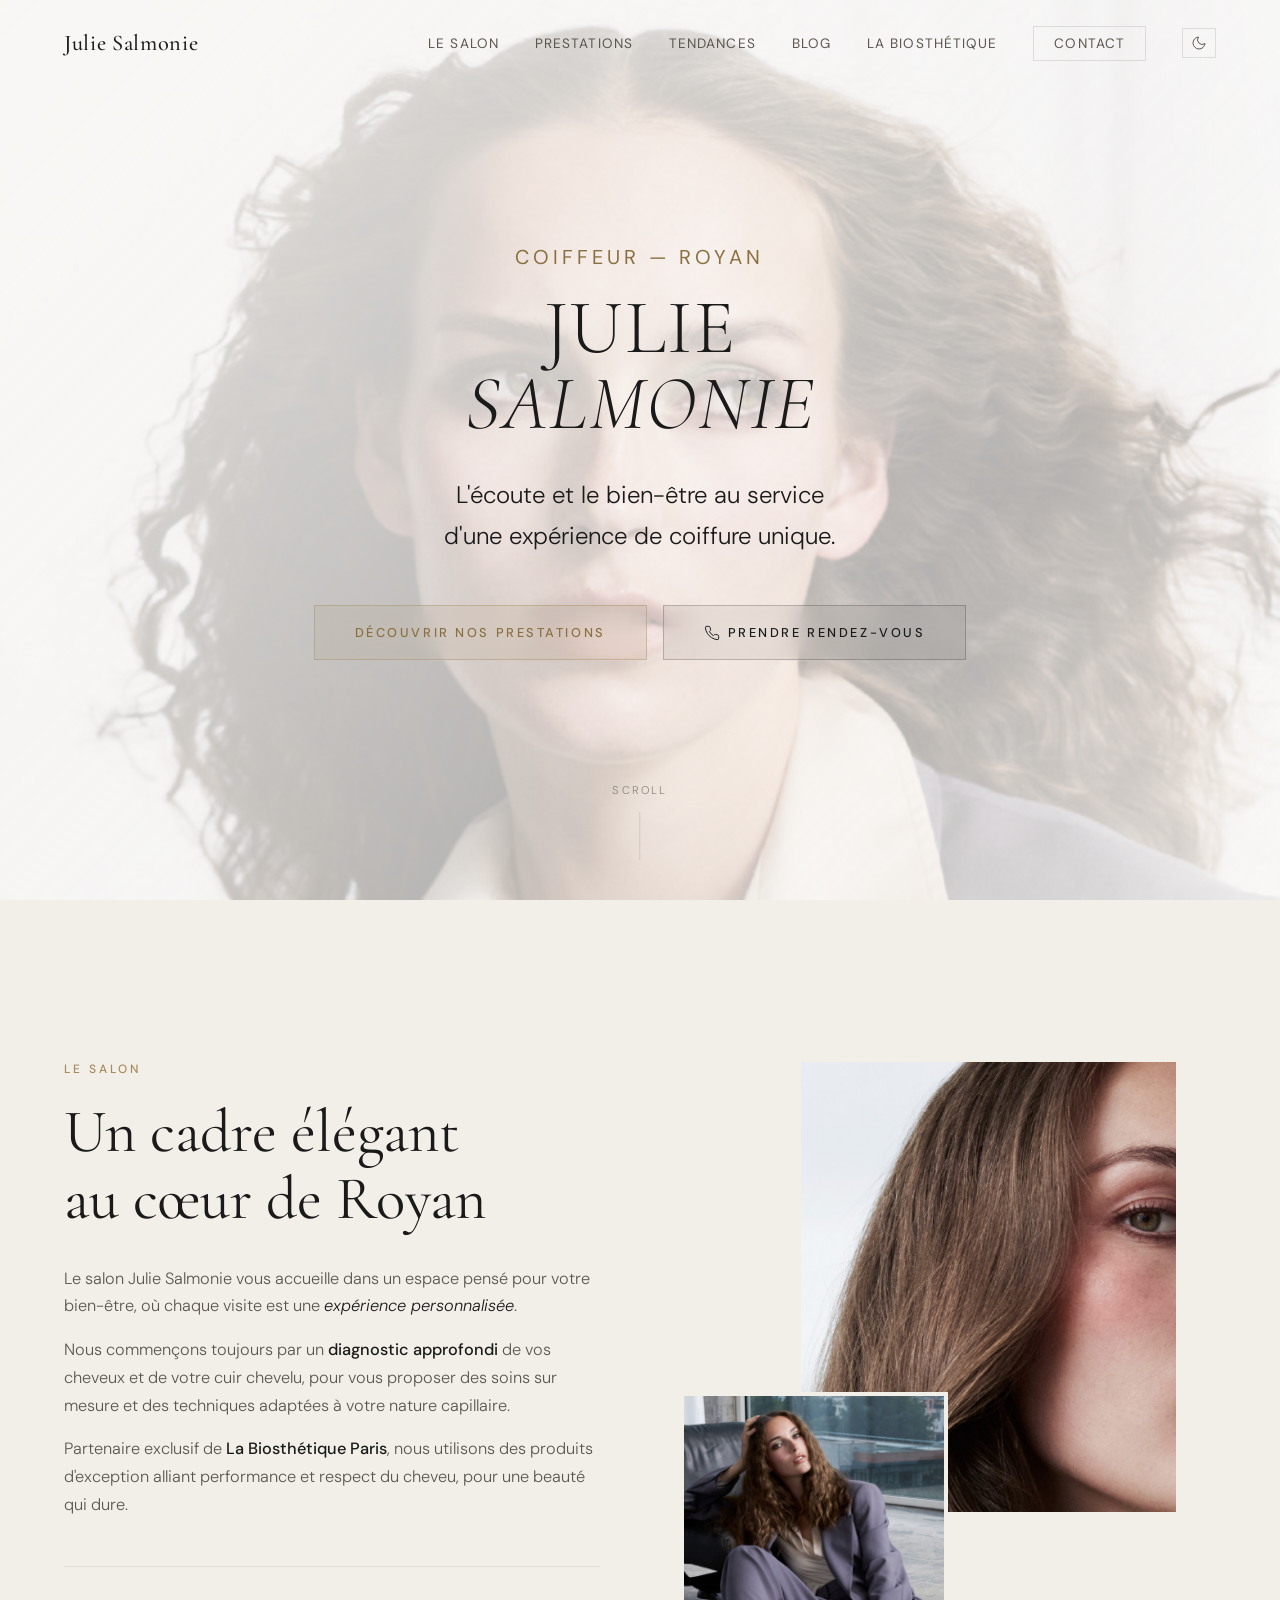
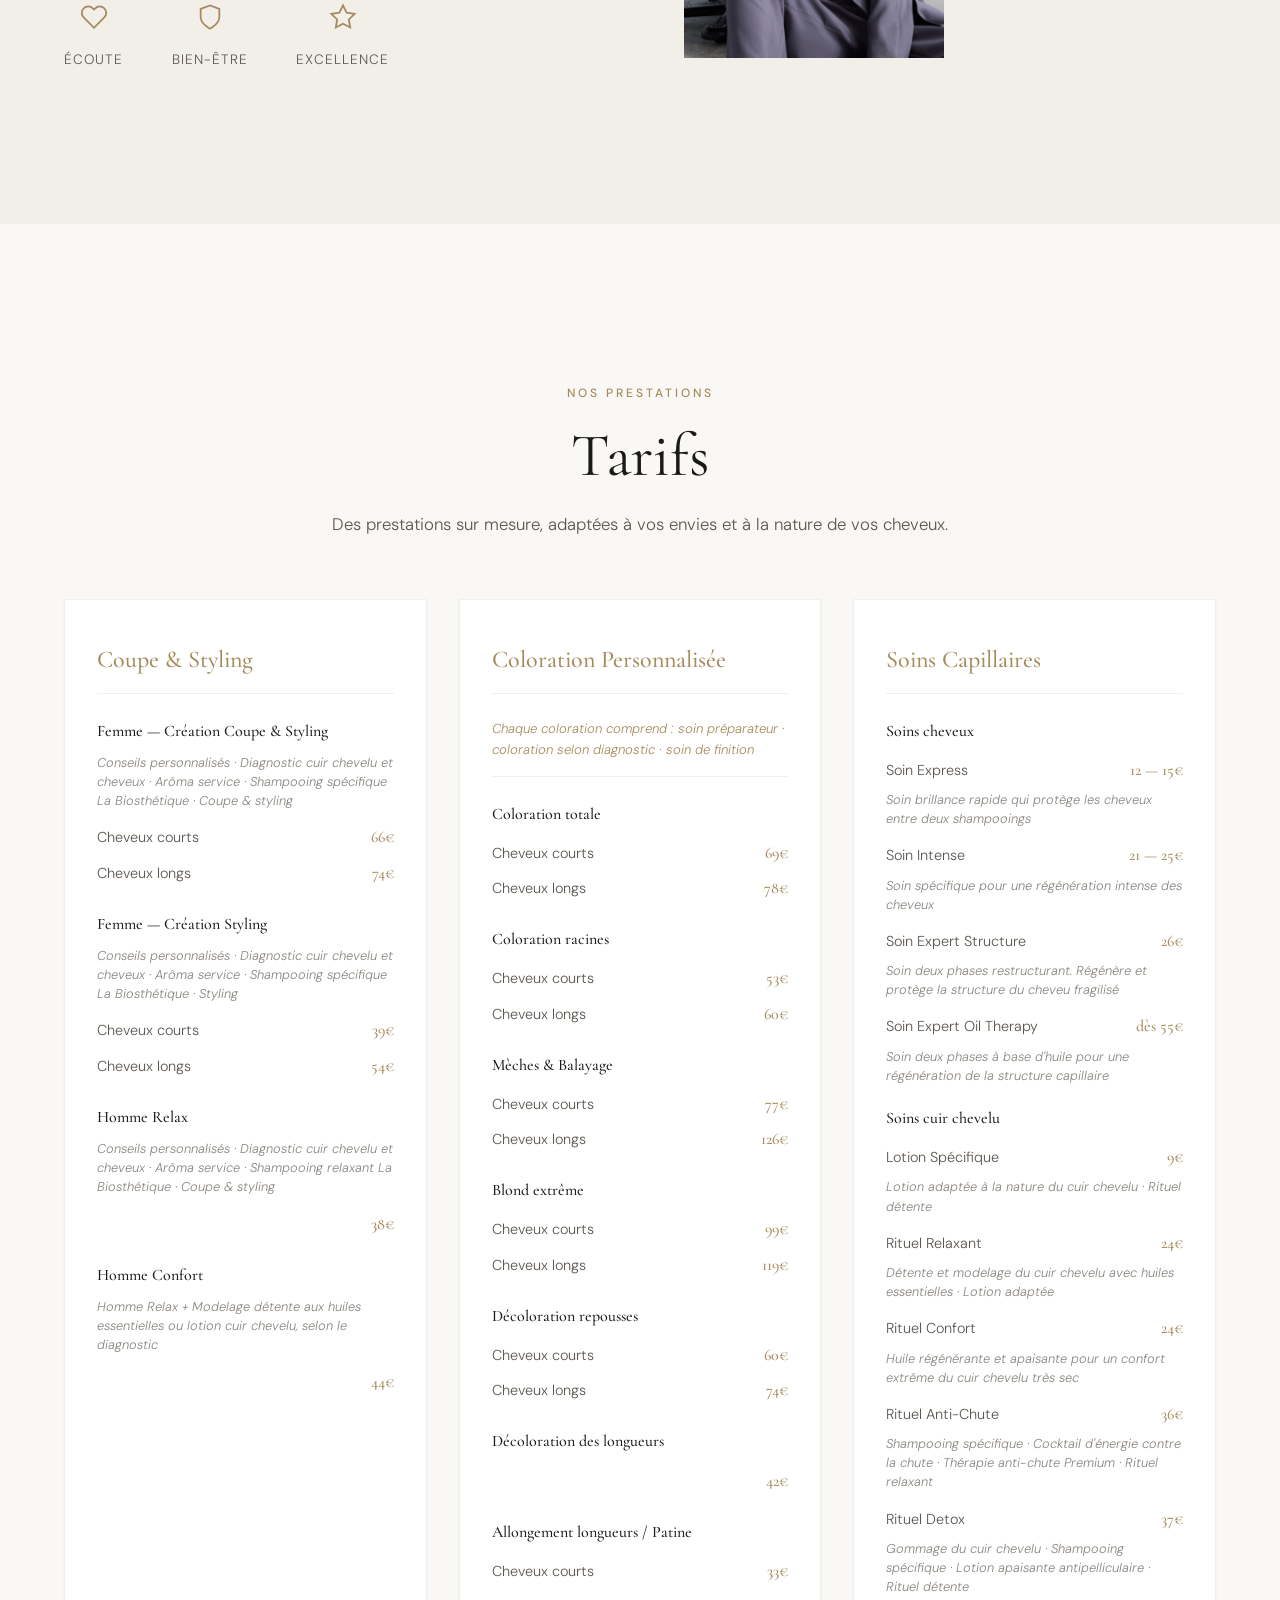
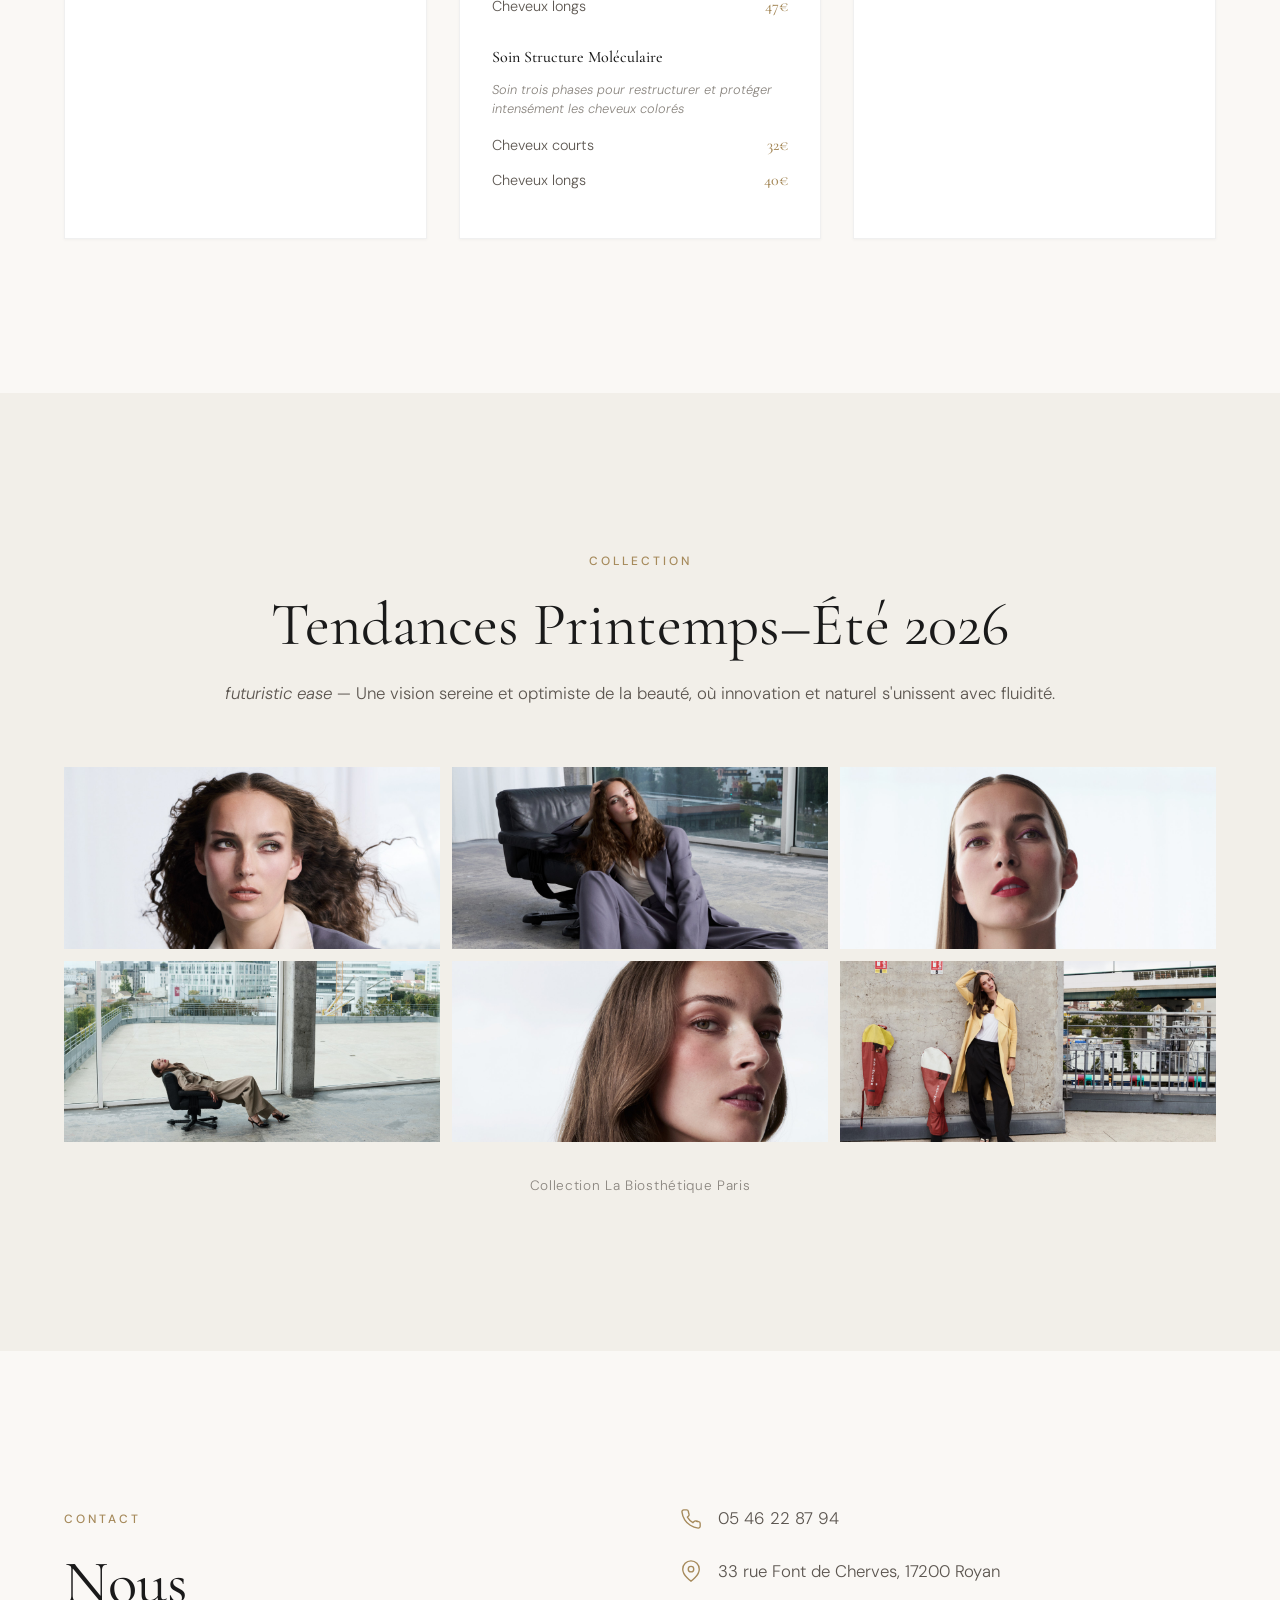
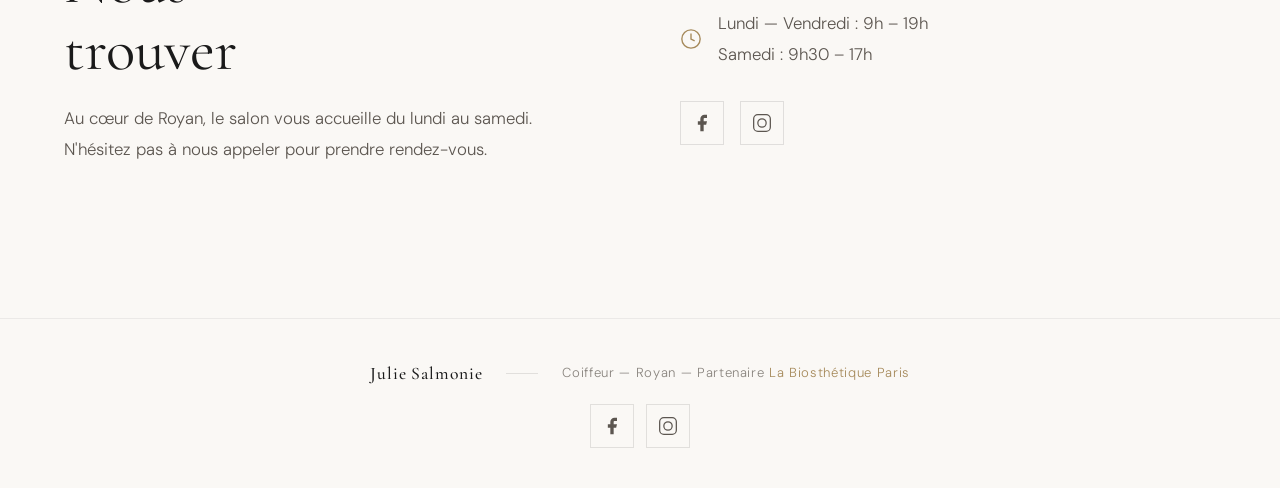
==== commit f3fb892a: "Tarifs : descriptions détaillées de chaque prestation - Coupe & Styling : détail des formules Femme " ====
--- a/index.html
+++ b/index.html
@@ -151,24 +151,32 @@
           <h3>Coupe &amp; Styling</h3>
           <div class="tarif-category">
             <h4>Femme &mdash; Cr&eacute;ation Coupe &amp; Styling</h4>
+            <p class="tarif-desc">Conseils personnalis&eacute;s &middot; Diagnostic cuir chevelu et cheveux &middot; Ar&ocirc;ma service &middot; Shampooing sp&eacute;cifique La Biosth&eacute;tique &middot; Coupe &amp; styling</p>
             <div class="tarif-line"><span>Cheveux courts</span><span class="tarif-price">66&euro;</span></div>
             <div class="tarif-line"><span>Cheveux longs</span><span class="tarif-price">74&euro;</span></div>
           </div>
           <div class="tarif-category">
             <h4>Femme &mdash; Cr&eacute;ation Styling</h4>
+            <p class="tarif-desc">Conseils personnalis&eacute;s &middot; Diagnostic cuir chevelu et cheveux &middot; Ar&ocirc;ma service &middot; Shampooing sp&eacute;cifique La Biosth&eacute;tique &middot; Styling</p>
             <div class="tarif-line"><span>Cheveux courts</span><span class="tarif-price">39&euro;</span></div>
             <div class="tarif-line"><span>Cheveux longs</span><span class="tarif-price">54&euro;</span></div>
           </div>
           <div class="tarif-category">
-            <h4>Homme</h4>
-            <div class="tarif-line"><span>Homme Relax</span><span class="tarif-price">38&euro;</span></div>
-            <div class="tarif-line"><span>Homme Confort</span><span class="tarif-price">44&euro;</span></div>
+            <h4>Homme Relax</h4>
+            <p class="tarif-desc">Conseils personnalis&eacute;s &middot; Diagnostic cuir chevelu et cheveux &middot; Ar&ocirc;ma service &middot; Shampooing relaxant La Biosth&eacute;tique &middot; Coupe &amp; styling</p>
+            <div class="tarif-line"><span></span><span class="tarif-price">38&euro;</span></div>
+          </div>
+          <div class="tarif-category">
+            <h4>Homme Confort</h4>
+            <p class="tarif-desc">Homme Relax + Modelage d&eacute;tente aux huiles essentielles ou lotion cuir chevelu, selon le diagnostic</p>
+            <div class="tarif-line"><span></span><span class="tarif-price">44&euro;</span></div>
           </div>
         </div>
 
         <!-- Coloration -->
         <div class="tarif-card reveal-up">
-          <h3>Coloration</h3>
+          <h3>Coloration Personnalis&eacute;e</h3>
+          <p class="tarif-card-desc">Chaque coloration comprend : soin pr&eacute;parateur &middot; coloration selon diagnostic &middot; soin de finition</p>
           <div class="tarif-category">
             <h4>Coloration totale</h4>
             <div class="tarif-line"><span>Cheveux courts</span><span class="tarif-price">69&euro;</span></div>
@@ -195,9 +203,19 @@
             <div class="tarif-line"><span>Cheveux longs</span><span class="tarif-price">74&euro;</span></div>
           </div>
           <div class="tarif-category">
-            <h4>Allongement / Patine</h4>
+            <h4>D&eacute;coloration des longueurs</h4>
+            <div class="tarif-line"><span></span><span class="tarif-price">42&euro;</span></div>
+          </div>
+          <div class="tarif-category">
+            <h4>Allongement longueurs / Patine</h4>
             <div class="tarif-line"><span>Cheveux courts</span><span class="tarif-price">33&euro;</span></div>
             <div class="tarif-line"><span>Cheveux longs</span><span class="tarif-price">47&euro;</span></div>
+          </div>
+          <div class="tarif-category">
+            <h4>Soin Structure Mol&eacute;culaire</h4>
+            <p class="tarif-desc">Soin trois phases pour restructurer et prot&eacute;ger intens&eacute;ment les cheveux color&eacute;s</p>
+            <div class="tarif-line"><span>Cheveux courts</span><span class="tarif-price">32&euro;</span></div>
+            <div class="tarif-line"><span>Cheveux longs</span><span class="tarif-price">40&euro;</span></div>
           </div>
         </div>
 
@@ -206,18 +224,45 @@
           <h3>Soins Capillaires</h3>
           <div class="tarif-category">
             <h4>Soins cheveux</h4>
-            <div class="tarif-line"><span>Soin Express</span><span class="tarif-price">12 &mdash; 15&euro;</span></div>
-            <div class="tarif-line"><span>Soin Intense</span><span class="tarif-price">21 &mdash; 25&euro;</span></div>
-            <div class="tarif-line"><span>Soin Expert Structure</span><span class="tarif-price">26&euro;</span></div>
-            <div class="tarif-line"><span>Soin Structure Mol&eacute;culaire</span><span class="tarif-price">32 &mdash; 40&euro;</span></div>
-            <div class="tarif-line"><span>Soin Expert Oil Therapy</span><span class="tarif-price">d&egrave;s 55&euro;</span></div>
+            <div class="tarif-line">
+              <span>Soin Express</span><span class="tarif-price">12 &mdash; 15&euro;</span>
+            </div>
+            <p class="tarif-desc">Soin brillance rapide qui prot&egrave;ge les cheveux entre deux shampooings</p>
+            <div class="tarif-line">
+              <span>Soin Intense</span><span class="tarif-price">21 &mdash; 25&euro;</span>
+            </div>
+            <p class="tarif-desc">Soin sp&eacute;cifique pour une r&eacute;g&eacute;n&eacute;ration intense des cheveux</p>
+            <div class="tarif-line">
+              <span>Soin Expert Structure</span><span class="tarif-price">26&euro;</span>
+            </div>
+            <p class="tarif-desc">Soin deux phases restructurant. R&eacute;g&eacute;n&egrave;re et prot&egrave;ge la structure du cheveu fragilis&eacute;</p>
+            <div class="tarif-line">
+              <span>Soin Expert Oil Therapy</span><span class="tarif-price">d&egrave;s 55&euro;</span>
+            </div>
+            <p class="tarif-desc">Soin deux phases &agrave; base d'huile pour une r&eacute;g&eacute;n&eacute;ration de la structure capillaire</p>
           </div>
           <div class="tarif-category">
             <h4>Soins cuir chevelu</h4>
-            <div class="tarif-line"><span>Lotion Sp&eacute;cifique</span><span class="tarif-price">9&euro;</span></div>
-            <div class="tarif-line"><span>Rituel Relaxant / Confort</span><span class="tarif-price">24&euro;</span></div>
-            <div class="tarif-line"><span>Rituel Anti-Chute</span><span class="tarif-price">36&euro;</span></div>
-            <div class="tarif-line"><span>Rituel Detox</span><span class="tarif-price">37&euro;</span></div>
+            <div class="tarif-line">
+              <span>Lotion Sp&eacute;cifique</span><span class="tarif-price">9&euro;</span>
+            </div>
+            <p class="tarif-desc">Lotion adapt&eacute;e &agrave; la nature du cuir chevelu &middot; Rituel d&eacute;tente</p>
+            <div class="tarif-line">
+              <span>Rituel Relaxant</span><span class="tarif-price">24&euro;</span>
+            </div>
+            <p class="tarif-desc">D&eacute;tente et modelage du cuir chevelu avec huiles essentielles &middot; Lotion adapt&eacute;e</p>
+            <div class="tarif-line">
+              <span>Rituel Confort</span><span class="tarif-price">24&euro;</span>
+            </div>
+            <p class="tarif-desc">Huile r&eacute;g&eacute;n&eacute;rante et apaisante pour un confort extr&ecirc;me du cuir chevelu tr&egrave;s sec</p>
+            <div class="tarif-line">
+              <span>Rituel Anti-Chute</span><span class="tarif-price">36&euro;</span>
+            </div>
+            <p class="tarif-desc">Shampooing sp&eacute;cifique &middot; Cocktail d'&eacute;nergie contre la chute &middot; Th&eacute;rapie anti-chute Premium &middot; Rituel relaxant</p>
+            <div class="tarif-line">
+              <span>Rituel Detox</span><span class="tarif-price">37&euro;</span>
+            </div>
+            <p class="tarif-desc">Gommage du cuir chevelu &middot; Shampooing sp&eacute;cifique &middot; Lotion apaisante antipelliculaire &middot; Rituel d&eacute;tente</p>
           </div>
         </div>
 
--- a/assets/css/style.css
+++ b/assets/css/style.css
@@ -299,6 +299,15 @@
   border-bottom: 1px solid var(--border-subtle);
 }
 
+.tarif-card-desc {
+  font-size: 0.82rem; color: var(--accent); font-style: italic;
+  line-height: 1.6; margin-bottom: 24px; padding-bottom: 16px;
+  border-bottom: 1px solid var(--border-subtle);
+}
+.tarif-desc {
+  font-size: 0.8rem; color: var(--text-dim); line-height: 1.5;
+  margin: 2px 0 10px; font-style: italic;
+}
 .tarif-category { margin-bottom: 20px; }
 .tarif-category:last-child { margin-bottom: 0; }
 .tarif-category h4 {
